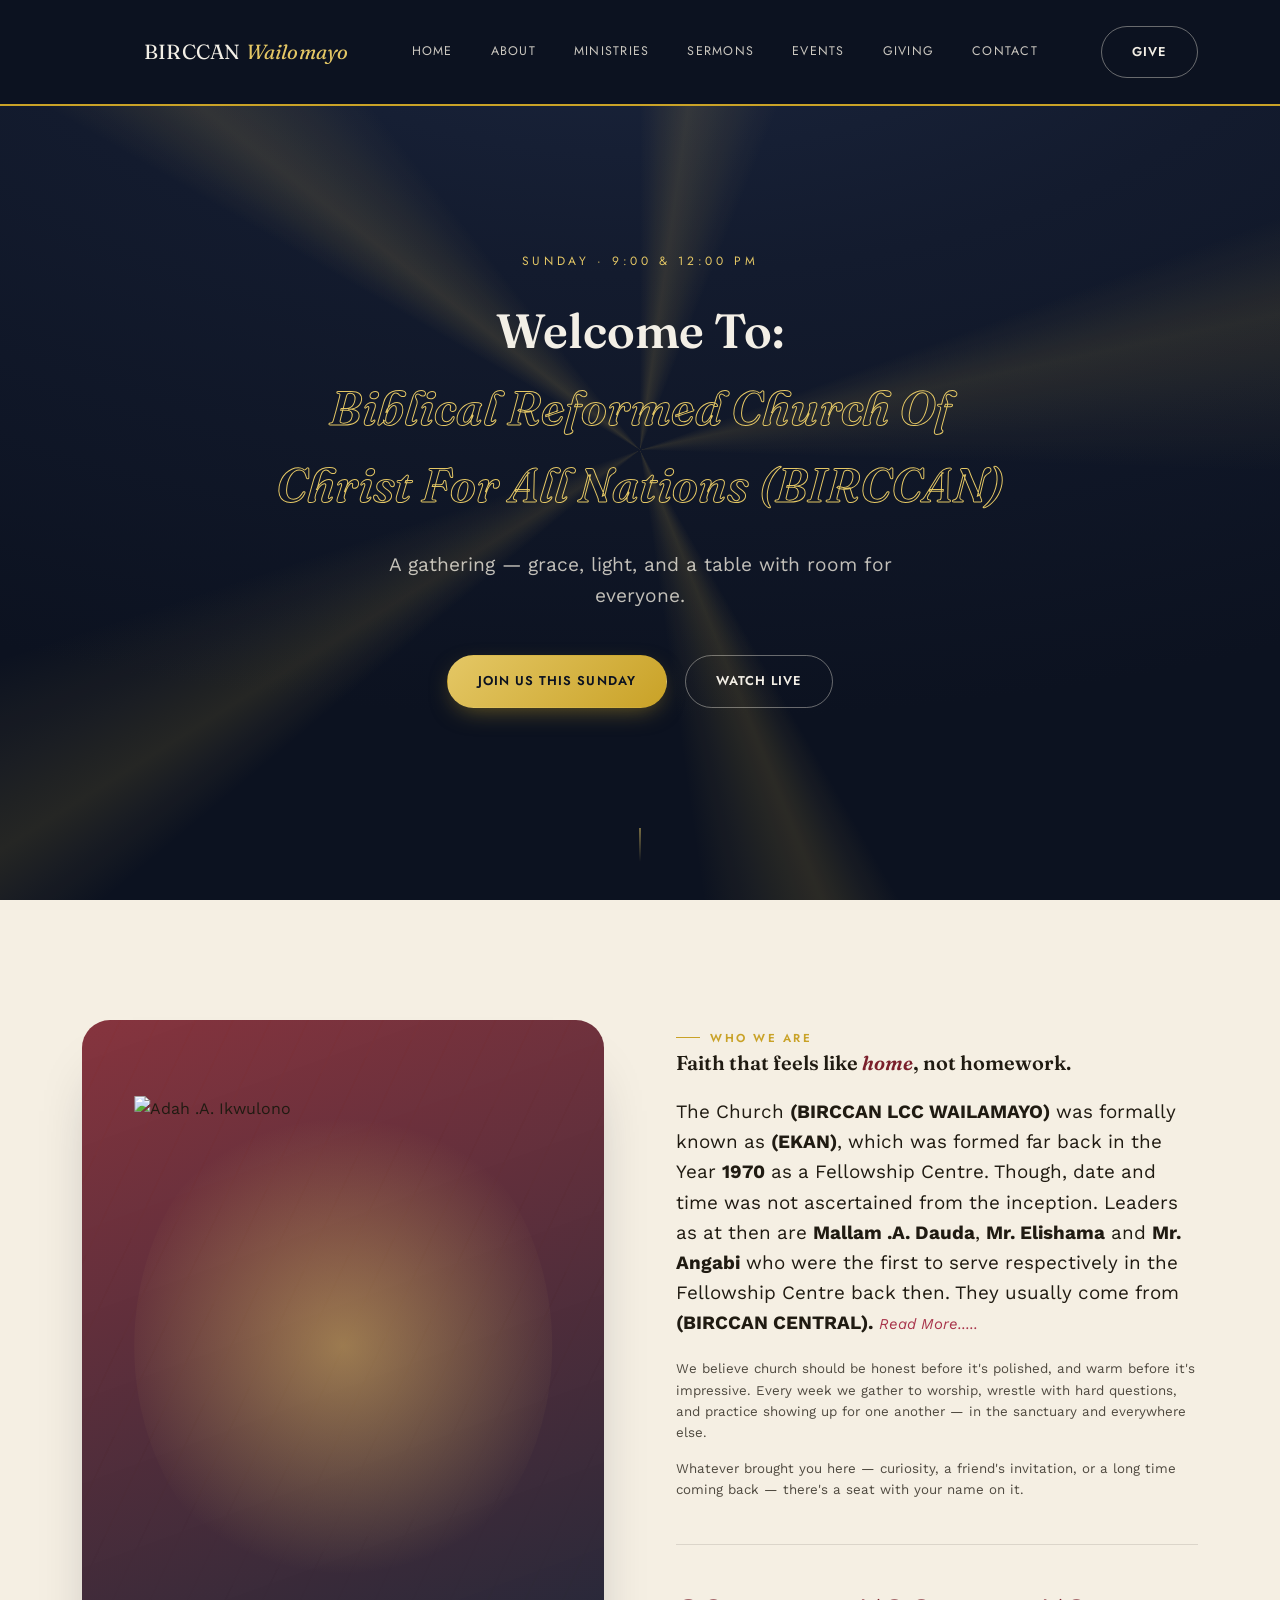
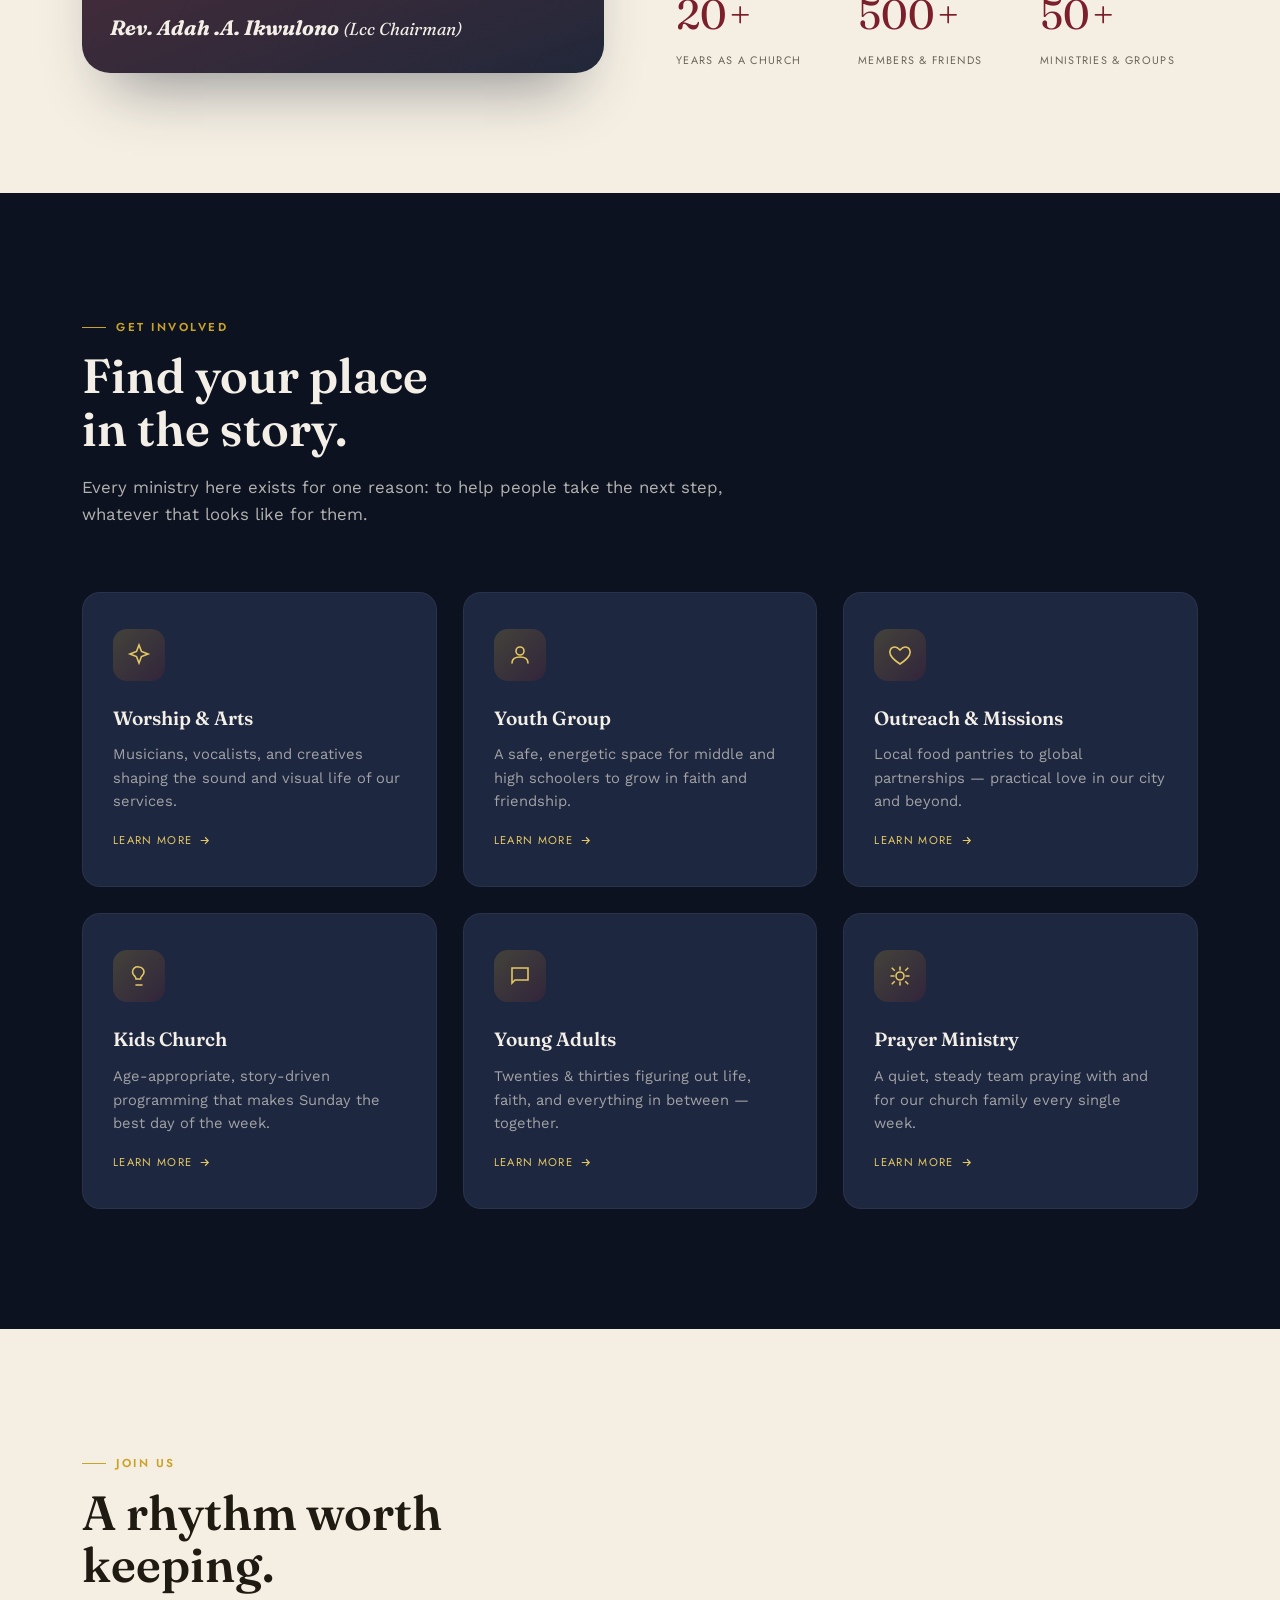
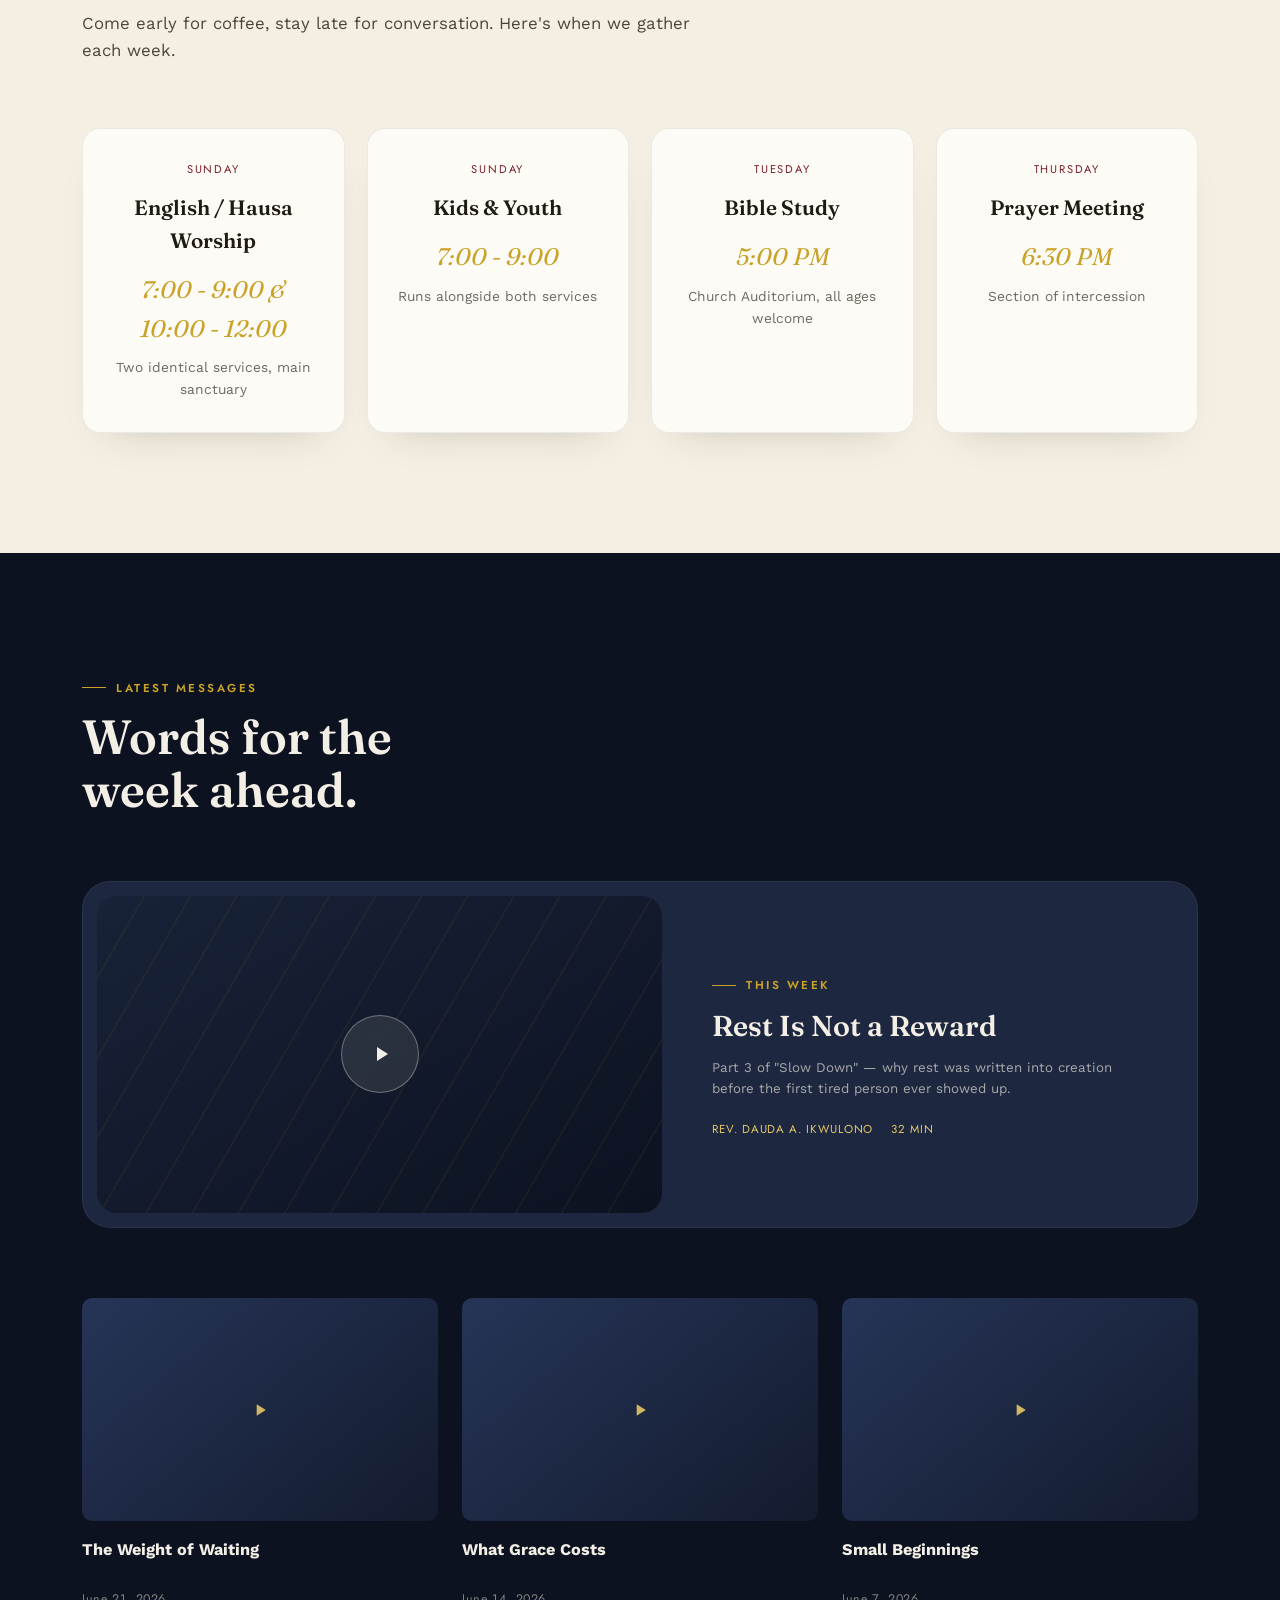
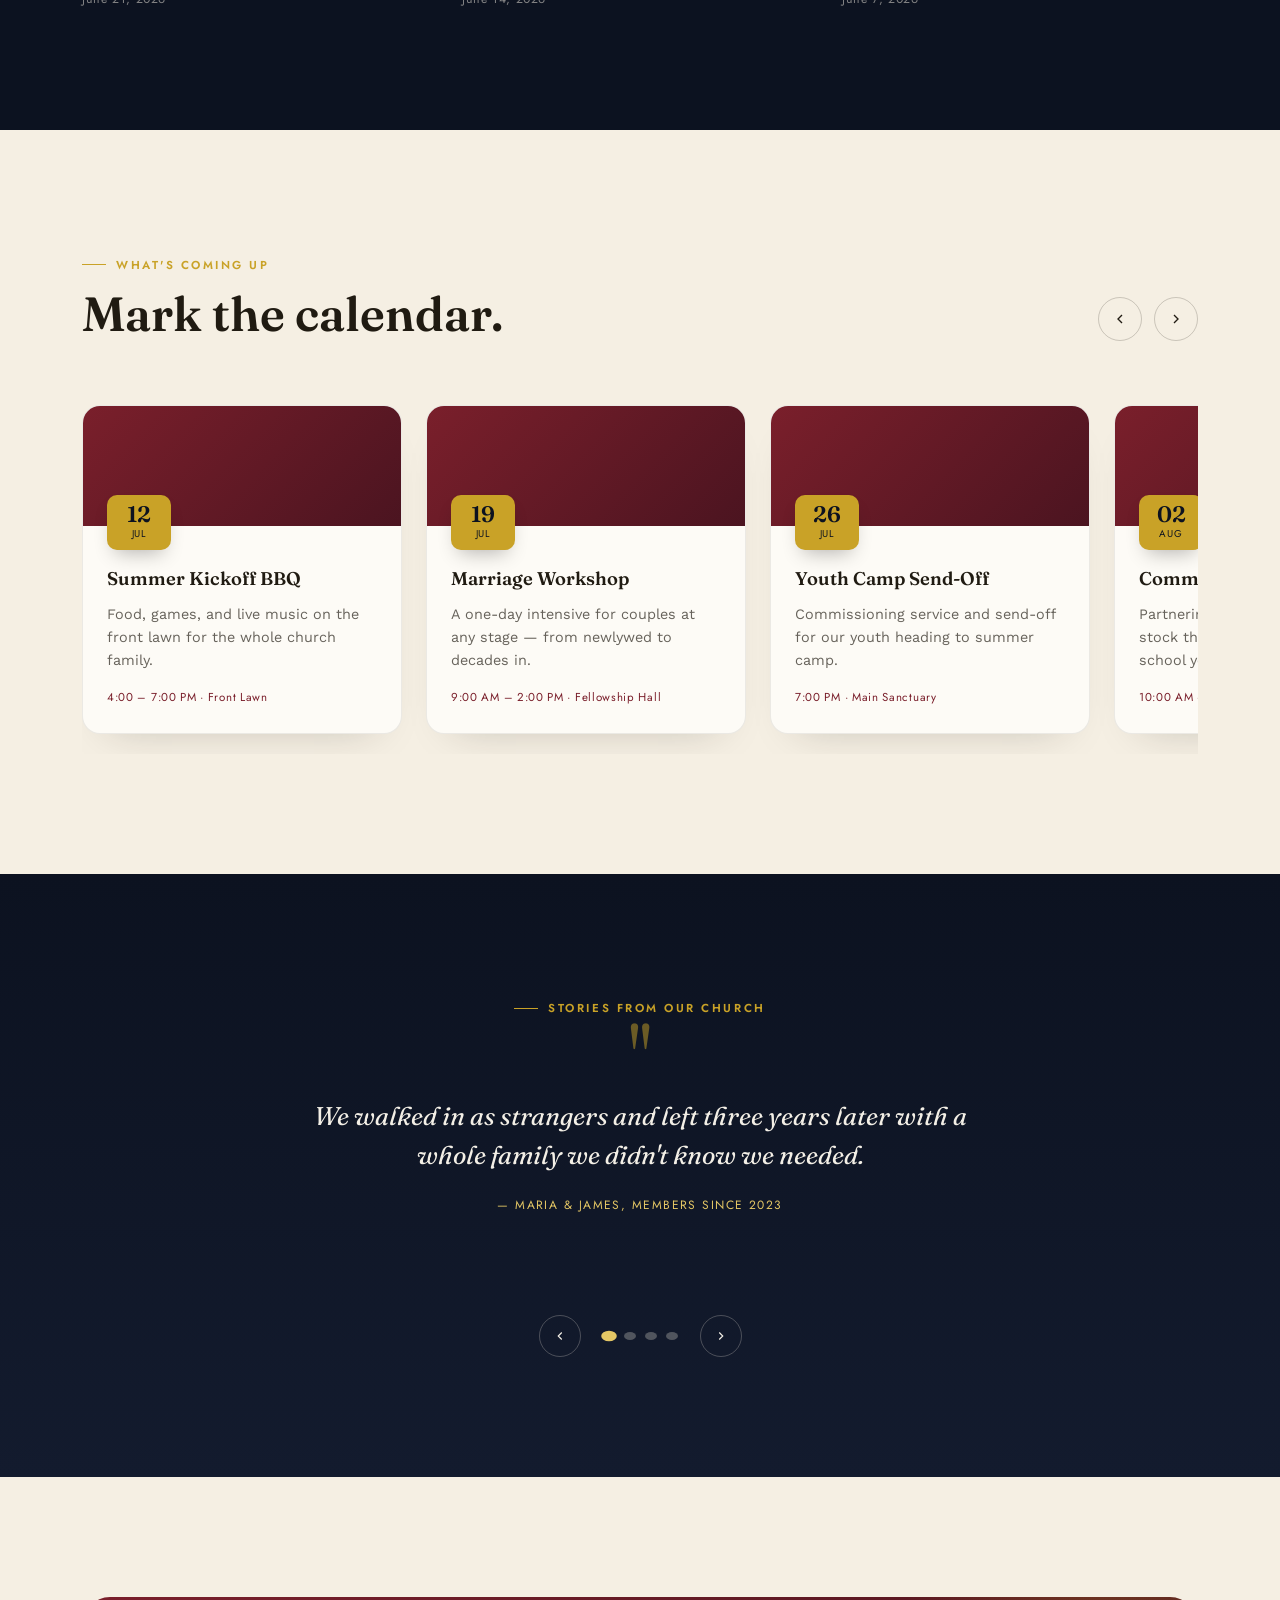
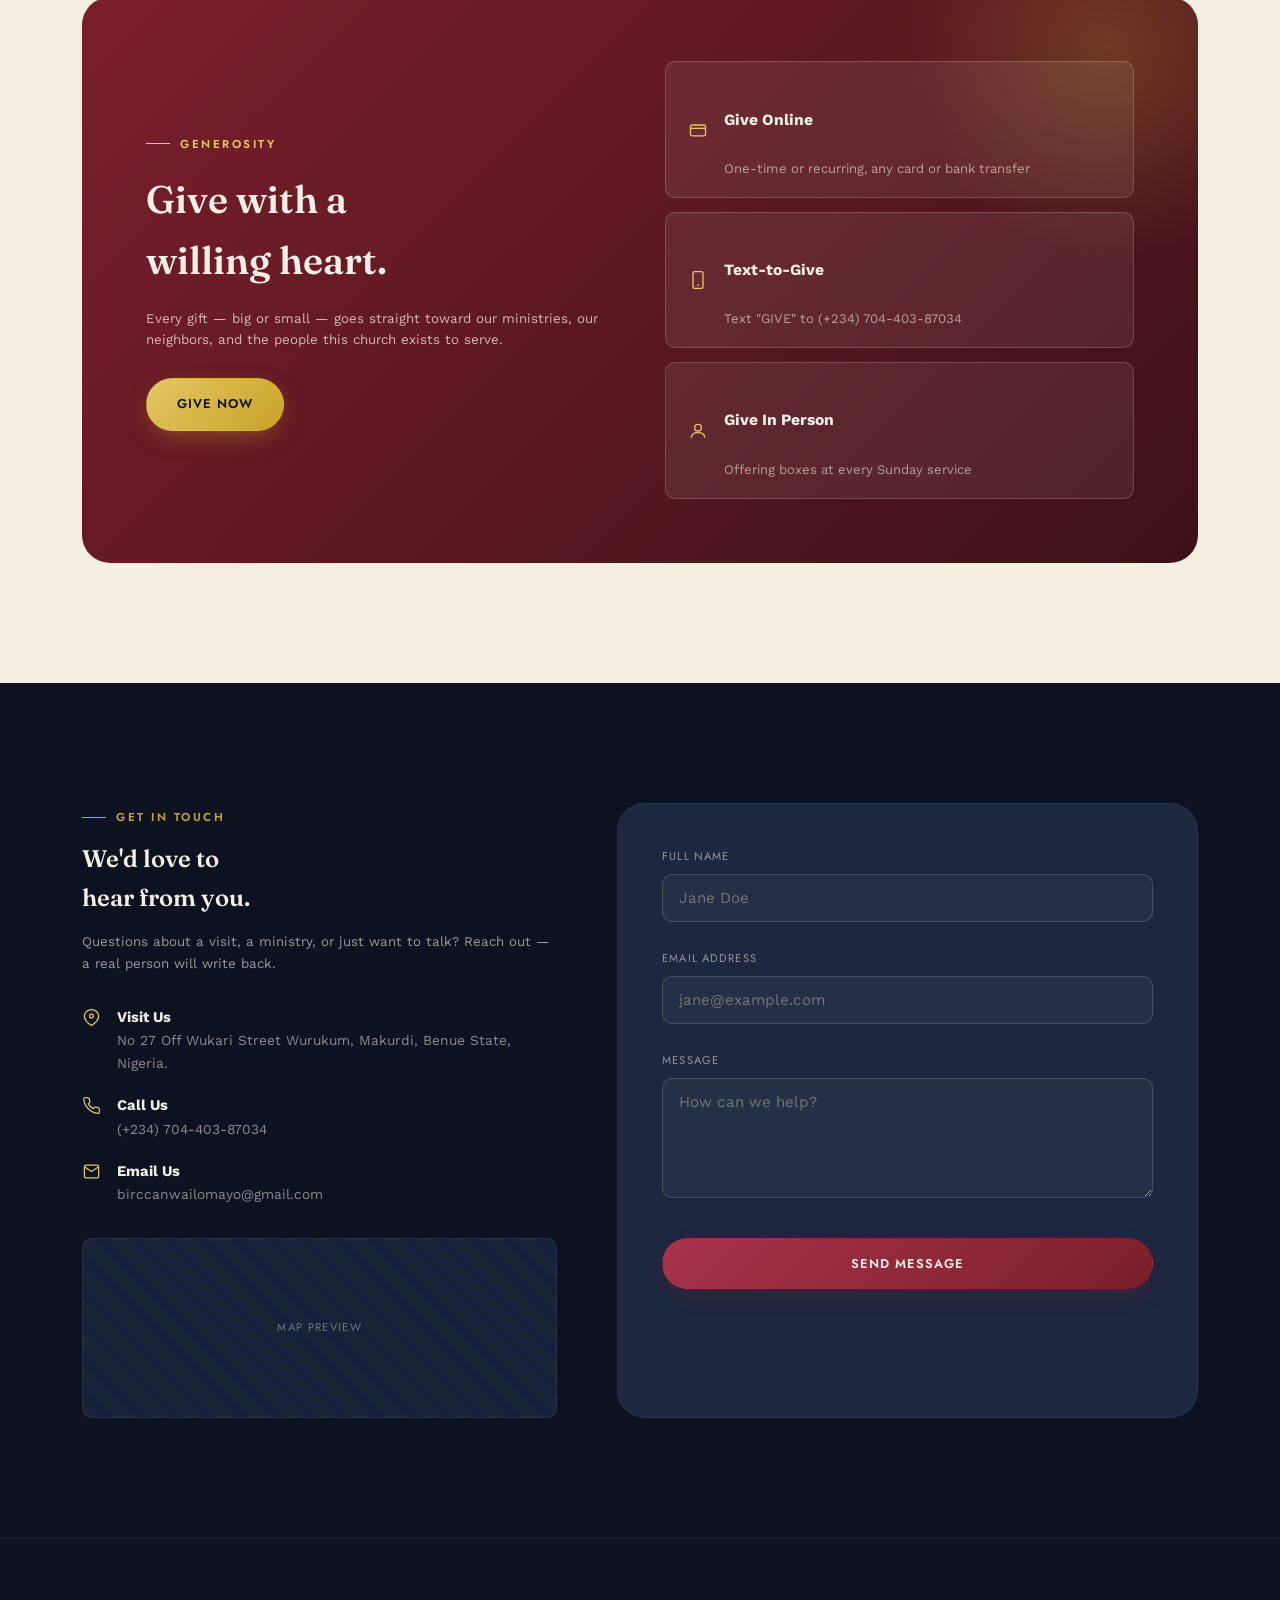
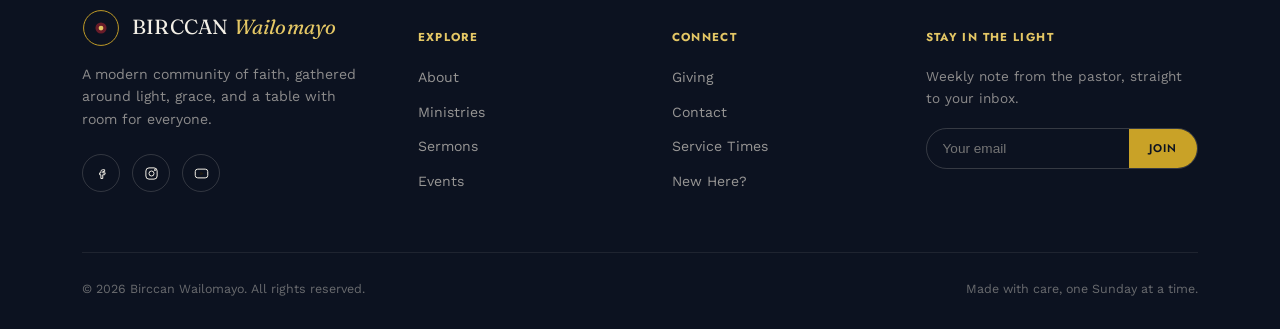
==== index.html @ 4fac3fd7 "Add files via upload" ====
<!DOCTYPE html>
<html lang="en">
<head>
<meta charset="UTF-8">
<meta name="viewport" content="width=device-width, initial-scale=1.0">
<title>BIRCCAN Church Wailomayo — A Place for Light to Find You</title>
<meta name="description" content="BIRCCAN Church Wailomayo Chapel is a warm, modern community of faith. Join us for worship, community, and light.">

<!-- Fonts: Fraunces (characterful display serif) + Work Sans (clean body) + Jost (wide-tracked utility caps) -->
<link rel="preconnect" href="https://fonts.googleapis.com">
<link href="https://fonts.googleapis.com/css2?family=Fraunces:ital,opsz,wght@0,9..144,300;0,9..144,500;0,9..144,600;1,9..144,500&family=Work+Sans:wght@300;400;500;600&family=Jost:wght@500;600&display=swap" rel="stylesheet">
<link rel="stylesheet" href="style.css">
<link rel="icon" href="images\IMG-20260106-WA0004.jpg">

</head>
<body>

<!-- ============================== NAVBAR ============================== -->
<header class="navbar" id="navbar">
  <div class="container">
    <a href="#home" class="brand">
      <img src="images\download__11_-removebg-preview.png" alt="" class="logo" width="50px">
      <span class="brand-name">BIRCCAN <em>Wailomayo</em></span>
    </a>

    <nav class="nav-links" id="navLinks">
      <a href="#home" class="nav-link-item">Home</a>
      <a href="#about" class="nav-link-item">About</a>
      <a href="#ministries" class="nav-link-item">Ministries</a>
      <a href="#sermons" class="nav-link-item">Sermons</a>
      <a href="#events" class="nav-link-item">Events</a>
      <a href="#giving" class="nav-link-item">Giving</a>
      <a href="#contact" class="nav-link-item">Contact</a>
    </nav>

    <div class="nav-cta">
      <a href="#giving" class="btn btn-outline">Give</a>
      
      <button class="hamburger" id="hamburger" aria-label="Toggle menu">
        <span></span><span></span><span></span>
      </button>
    </div>
  </div>
</header>

<!-- ============================== HERO ============================== -->
<section class="hero" id="home">
  <div class="hero-window" id="heroWindow">
    
  </div>
  <div class="hero-rays"></div>

  <div class="hero-inner">
    <div class="hero-eyebrow">Sunday · 9:00 &amp; 12:00 pm</div>
    <h1>Welcome To:<br><em>Biblical Reformed Church Of Christ For All Nations (BIRCCAN)</em></h1>
    <p>A gathering — grace, light, and a table with room for everyone.</p>
    <div class="hero-actions">
      <a href="#times" class="btn btn-gold">Join Us This Sunday</a>
      <a href="#sermons" class="btn btn-outline">Watch Live</a>
    </div>
  </div>

  <div class="scroll-cue"><span class="line"></span></div>
</section>

<!-- ============================== ABOUT ============================== -->
<section class="about" id="about">
  <div class="container about-grid">
    <div class="about-art reveal">
      <div class="glow"><img src="images\pastor.png" alt="Adah .A. Ikwulono" width="2200px" height="500px"></div>
      <p class="caption"><b>Rev. Adah .A. Ikwulono</b>
        <small>(Lcc Chairman)</p>
    
    </div>

    <div class="about-copy reveal">
      <div class="eyebrow">Who We Are</div>
      <h2>Faith that feels like <em style="font-style:italic;color:var(--burgundy);">home</em>, not homework.</h2>
      <p class="lede">The Church <b>(BIRCCAN LCC WAILAMAYO)</b> was formally known as <b>(EKAN)</b>, which was formed far back in the Year <b>1970</b> 
        as a Fellowship Centre. Though, date and time was not ascertained from the inception. Leaders as at then are 
        <b>Mallam .A. Dauda</b>, <b>Mr. Elishama</b> and <b>Mr. Angabi</b> who were the first to serve respectively in the Fellowship Centre back then. 
        They usually come from <b>(BIRCCAN CENTRAL).</b> <a href="history1.html" id="history" class="readmore">Read More.....</a></p>
      
      <p class="body-text">We believe church should be honest before it's polished, and warm before it's impressive. Every week we gather to worship, wrestle with hard questions, and practice showing up for one another — in the sanctuary and everywhere else.</p>
      <p class="body-text">Whatever brought you here — curiosity, a friend's invitation, or a long time coming back — there's a seat with your name on it.</p>

      <div class="stat-row" id="statRow">
        <div class="stat">
          <div class="num"><span class="counter" data-target="20">0</span>+</div>
          <div class="label">Years as a Church</div>
        </div>
        <div class="stat">
          <div class="num"><span class="counter" data-target="500">0</span>+</div>
          <div class="label">Members &amp; Friends</div>
        </div>
        <div class="stat">
          <div class="num"><span class="counter" data-target="50">0</span>+</div>
          <div class="label">Ministries &amp; Groups</div>
        </div>
      </div>
    </div>
  </div>
</section>

<!-- ============================== MINISTRIES ============================== -->
<section class="ministries on-dark" id="ministries">
  <div class="container">
    <div class="section-head reveal">
      <div class="eyebrow">Get Involved</div>
      <h2 style="color:var(--paper);">Find your place<br>in the story.</h2>
      <p>Every ministry here exists for one reason: to help people take the next step, whatever that looks like for them.</p>
    </div>

    <div class="ministries-grid reveal-stagger" id="ministriesGrid">
      <div class="m-card">
        <div class="m-icon"><svg viewBox="0 0 24 24" fill="none" stroke-width="1.6" stroke-linecap="round"><path d="M12 2l2.5 6.5L21 11l-6.5 2.5L12 20l-2.5-6.5L3 11l6.5-2.5z"/></svg></div>
        <h4>Worship &amp; Arts</h4>
        <p>Musicians, vocalists, and creatives shaping the sound and visual life of our services.</p>
        <a href="#contact" class="m-link">Learn more <svg viewBox="0 0 24 24" fill="none" stroke="currentColor" stroke-width="2"><path d="M5 12h14M13 6l6 6-6 6"/></svg></a>
      </div>
      <div class="m-card">
        <div class="m-icon"><svg viewBox="0 0 24 24" fill="none" stroke-width="1.6" stroke-linecap="round"><path d="M4 20c0-4 3-6 8-6s8 2 8 6M12 12a4 4 0 100-8 4 4 0 000 8z"/></svg></div>
        <h4>Youth Group</h4>
        <p>A safe, energetic space for middle and high schoolers to grow in faith and friendship.</p>
        <a href="#contact" class="m-link">Learn more <svg viewBox="0 0 24 24" fill="none" stroke="currentColor" stroke-width="2"><path d="M5 12h14M13 6l6 6-6 6"/></svg></a>
      </div>
      <div class="m-card">
        <div class="m-icon"><svg viewBox="0 0 24 24" fill="none" stroke-width="1.6" stroke-linecap="round"><path d="M12 21s-7-4.6-9.5-9C.6 7.9 3 4 6.8 4c2 0 3.6 1.2 5.2 3 1.6-1.8 3.2-3 5.2-3 3.8 0 6.2 3.9 4.3 8-2.5 4.4-9.5 9-9.5 9z"/></svg></div>
        <h4>Outreach &amp; Missions</h4>
        <p>Local food pantries to global partnerships — practical love in our city and beyond.</p>
        <a href="#contact" class="m-link">Learn more <svg viewBox="0 0 24 24" fill="none" stroke="currentColor" stroke-width="2"><path d="M5 12h14M13 6l6 6-6 6"/></svg></a>
      </div>
      <div class="m-card">
        <div class="m-icon"><svg viewBox="0 0 24 24" fill="none" stroke-width="1.6" stroke-linecap="round"><path d="M9 21h6M12 3a5 5 0 015 5c0 2.4-1.6 3.6-2.5 4.5-.7.7-1 1.3-1 2.5H9c0-1.2-.3-1.8-1-2.5C7.1 11.6 5.5 10.4 5.5 8A5 5 0 0112 3z"/></svg></div>
        <h4>Kids Church</h4>
        <p>Age-appropriate, story-driven programming that makes Sunday the best day of the week.</p>
        <a href="#contact" class="m-link">Learn more <svg viewBox="0 0 24 24" fill="none" stroke="currentColor" stroke-width="2"><path d="M5 12h14M13 6l6 6-6 6"/></svg></a>
      </div>
      <div class="m-card">
        <div class="m-icon"><svg viewBox="0 0 24 24" fill="none" stroke-width="1.6" stroke-linecap="round"><path d="M4 4h16v12H7l-3 3V4z"/></svg></div>
        <h4>Young Adults</h4>
        <p>Twenties &amp; thirties figuring out life, faith, and everything in between — together.</p>
        <a href="#contact" class="m-link">Learn more <svg viewBox="0 0 24 24" fill="none" stroke="currentColor" stroke-width="2"><path d="M5 12h14M13 6l6 6-6 6"/></svg></a>
      </div>
      <div class="m-card">
        <div class="m-icon"><svg viewBox="0 0 24 24" fill="none" stroke-width="1.6" stroke-linecap="round"><path d="M12 3v3M12 18v3M4.2 4.2l2.1 2.1M17.7 17.7l2.1 2.1M3 12h3M18 12h3M4.2 19.8l2.1-2.1M17.7 6.3l2.1-2.1"/><circle cx="12" cy="12" r="4"/></svg></div>
        <h4>Prayer Ministry</h4>
        <p>A quiet, steady team praying with and for our church family every single week.</p>
        <a href="#contact" class="m-link">Learn more <svg viewBox="0 0 24 24" fill="none" stroke="currentColor" stroke-width="2"><path d="M5 12h14M13 6l6 6-6 6"/></svg></a>
      </div>
    </div>
  </div>
</section>

<!-- ============================== SERVICE TIMES ============================== -->
<section class="times" id="times">
  <div class="container">
    <div class="section-head reveal">
      <div class="eyebrow">Join Us</div>
      <h2>A rhythm worth<br>keeping.</h2>
      <p>Come early for coffee, stay late for conversation. Here's when we gather each week.</p>
    </div>

    <div class="times-grid reveal-stagger">
      <div class="time-card">
        <div class="day">Sunday</div>
        <h4>English / Hausa Worship</h4>
        <div class="hr">7:00 - 9:00 &amp; 10:00 - 12:00</div>
        <p>Two identical services, main sanctuary</p>
      </div>
      <div class="time-card">
        <div class="day">Sunday</div>
        <h4>Kids &amp; Youth</h4>
        <div class="hr">7:00 - 9:00</div>
        <p>Runs alongside both services</p>
      </div>
      <div class="time-card">
        <div class="day">Tuesday</div>
        <h4>Bible Study</h4>
        <div class="hr">5:00 PM</div>
        <p>Church Auditorium, all ages welcome</p>
      </div>
      <div class="time-card">
        <div class="day">Thursday</div>
        <h4>Prayer Meeting</h4>
        <div class="hr">6:30 PM</div>
        <p>Section of intercession</p>
      </div>
    </div>
  </div>
</section>

<!-- ============================== SERMONS ============================== -->
<section class="sermons on-dark" id="sermons">
  <div class="container">
    <div class="section-head reveal">
      <div class="eyebrow">Latest Messages</div>
      <h2 style="color:var(--paper);">Words for the<br>week ahead.</h2>
    </div>

    <div class="sermon-feature reveal">
      <div class="player">
        <button class="play-btn" aria-label="Play latest sermon">
          <svg viewBox="0 0 24 24"><path d="M8 5v14l11-7z"/></svg>
        </button>
      </div>
      <div class="sermon-feature-copy">
        <div class="eyebrow">This Week</div>
        <h3>Rest Is Not a Reward</h3>
        <p>Part 3 of "Slow Down" — why rest was written into creation before the first tired person ever showed up.</p>
        <div class="meta"><span>Rev. Dauda A. Ikwulono</span><span>32 min</span></div>
      </div>
    </div>

    <div class="sermon-grid reveal-stagger">
      <div class="s-card">
        <div class="s-thumb"><svg viewBox="0 0 24 24"><path d="M8 5v14l11-7z"/></svg></div>
        <h5>The Weight of Waiting</h5>
        <div class="s-date">June 21, 2026</div>
      </div>
      <div class="s-card">
        <div class="s-thumb"><svg viewBox="0 0 24 24"><path d="M8 5v14l11-7z"/></svg></div>
        <h5>What Grace Costs</h5>
        <div class="s-date">June 14, 2026</div>
      </div>
      <div class="s-card">
        <div class="s-thumb"><svg viewBox="0 0 24 24"><path d="M8 5v14l11-7z"/></svg></div>
        <h5>Small Beginnings</h5>
        <div class="s-date">June 7, 2026</div>
      </div>
    </div>
  </div>
</section>

<!-- ============================== EVENTS ============================== -->
<section class="events" id="events">
  <div class="container">
    <div class="section-head reveal" style="display:flex; align-items:flex-end; justify-content:space-between; max-width:none; flex-wrap:wrap; gap:24px;">
      <div>
        <div class="eyebrow">What's Coming Up</div>
        <h2>Mark the calendar.</h2>
      </div>
      <div class="events-nav">
        <button class="scroll-btn" id="scrollLeft" aria-label="Scroll left"><svg viewBox="0 0 24 24" fill="none" stroke="currentColor" stroke-width="2"><path d="M15 6l-6 6 6 6"/></svg></button>
        <button class="scroll-btn" id="scrollRight" aria-label="Scroll right"><svg viewBox="0 0 24 24" fill="none" stroke="currentColor" stroke-width="2"><path d="M9 6l6 6-6 6"/></svg></button>
      </div>
    </div>

    <div class="events-scroll reveal" id="eventsScroll">
      <div class="e-card">
        <div class="e-banner"><div class="e-date"><div class="d">12</div><div class="m">Jul</div></div></div>
        <div class="e-body">
          <h4>Summer Kickoff BBQ</h4>
          <p>Food, games, and live music on the front lawn for the whole church family.</p>
          <div class="e-time">4:00 – 7:00 PM · Front Lawn</div>
        </div>
      </div>
      <div class="e-card">
        <div class="e-banner"><div class="e-date"><div class="d">19</div><div class="m">Jul</div></div></div>
        <div class="e-body">
          <h4>Marriage Workshop</h4>
          <p>A one-day intensive for couples at any stage — from newlywed to decades in.</p>
          <div class="e-time">9:00 AM – 2:00 PM · Fellowship Hall</div>
        </div>
      </div>
      <div class="e-card">
        <div class="e-banner"><div class="e-date"><div class="d">26</div><div class="m">Jul</div></div></div>
        <div class="e-body">
          <h4>Youth Camp Send-Off</h4>
          <p>Commissioning service and send-off for our youth heading to summer camp.</p>
          <div class="e-time">7:00 PM · Main Sanctuary</div>
        </div>
      </div>
      <div class="e-card">
        <div class="e-banner"><div class="e-date"><div class="d">02</div><div class="m">Aug</div></div></div>
        <div class="e-body">
          <h4>Community Food Drive</h4>
          <p>Partnering with our neighbors to stock the local pantry ahead of the school year.</p>
          <div class="e-time">10:00 AM – 1:00 PM · Parking Lot</div>
        </div>
      </div>
      <div class="e-card">
        <div class="e-banner"><div class="e-date"><div class="d">16</div><div class="m">Aug</div></div></div>
        <div class="e-body">
          <h4>Baptism Sunday</h4>
          <p>Join us as we celebrate a new group of believers taking their next step.</p>
          <div class="e-time">9:00 &amp; 11:00 AM · Main Sanctuary</div>
        </div>
      </div>
    </div>
  </div>
</section>

<!-- ============================== TESTIMONIALS ============================== -->
<section class="testimonials on-dark">
  <div class="container t-wrap reveal">
    <div class="eyebrow" style="justify-content:center;">Stories From Our Church</div>
    <div class="t-quote-mark">"</div>
    <div class="t-track" id="tTrack">
      <div class="t-slide active">
        <p>We walked in as strangers and left three years later with a whole family we didn't know we needed.</p>
        <div class="t-author">— Maria &amp; James, Members Since 2023</div>
      </div>
      <div class="t-slide">
        <p>The kids ministry is the reason my son actually asks to go to church. That says everything.</p>
        <div class="t-author">— Deborah K., Parent</div>
      </div>
      <div class="t-slide">
        <p>I've never felt pressure here — just patience, and a lot of really good coffee.</p>
        <div class="t-author">— Tabitha R., Joshua Aseku</div>
      </div>
      <div class="t-slide">
        <p>Birccan Wailomayo met us in the hardest season of our marriage and never once looked away.</p>
        <div class="t-author">— Aisha &amp; Daniel, Members Since 2018</div>
      </div>
    </div>
    <div class="t-controls">
      <button class="t-arrow" id="tPrev" aria-label="Previous testimonial"><svg viewBox="0 0 24 24" fill="none" stroke="currentColor" stroke-width="2"><path d="M15 6l-6 6 6 6"/></svg></button>
      <div class="t-dots" id="tDots"></div>
      <button class="t-arrow" id="tNext" aria-label="Next testimonial"><svg viewBox="0 0 24 24" fill="none" stroke="currentColor" stroke-width="2"><path d="M9 6l6 6-6 6"/></svg></button>
    </div>
  </div>
</section>

<!-- ============================== GIVING ============================== -->
<section class="giving" id="giving">
  <div class="container">
    <div class="giving-panel reveal">
      <div class="giving-copy">
        <div class="eyebrow">Generosity</div>
        <h2>Give with a<br>willing heart.</h2>
        <p>Every gift — big or small — goes straight toward our ministries, our neighbors, and the people this church exists to serve.</p>
        <a href="#" class="btn btn-gold">Give Now</a>
      </div>
      <div class="give-options">
        <div class="give-opt">
          <svg viewBox="0 0 24 24" fill="none" stroke="currentColor" stroke-width="1.6"><rect x="3" y="6" width="18" height="13" rx="2"/><path d="M3 10h18"/></svg>
          <div><h5>Give Online</h5><p>One-time or recurring, any card or bank transfer</p></div>
        </div>
        <div class="give-opt">
          <svg viewBox="0 0 24 24" fill="none" stroke="currentColor" stroke-width="1.6"><rect x="6" y="2" width="12" height="20" rx="2"/><path d="M11 18h2"/></svg>
          <div><h5>Text-to-Give</h5><p>Text "GIVE" to (+234) 704-403-87034</p></div>
        </div>
        <div class="give-opt">
          <svg viewBox="0 0 24 24" fill="none" stroke="currentColor" stroke-width="1.6"><path d="M4 20c0-4 3-6 8-6s8 2 8 6"/><circle cx="12" cy="8" r="4"/></svg>
          <div><h5>Give In Person</h5><p>Offering boxes at every Sunday service</p></div>
        </div>
      </div>
    </div>
  </div>
</section>

<!-- ============================== CONTACT ============================== -->
<section class="contact on-dark" id="contact">
  <div class="container contact-grid">
    <div class="contact-info reveal">
      <div class="eyebrow">Get in Touch</div>
      <h3 style="margin-top:14px;">We'd love to<br>hear from you.</h3>
      <p>Questions about a visit, a ministry, or just want to talk? Reach out — a real person will write back.</p>

      <ul class="contact-list">
        <li>
          <svg viewBox="0 0 24 24" fill="none" stroke="currentColor" stroke-width="1.6"><path d="M12 21s-7-4.6-9.5-9C.6 7.9 3 4 6.8 4c2 0 3.6 1.2 5.2 3 1.6-1.8 3.2-3 5.2-3 3.8 0 6.2 3.9 4.3 8-2.5 4.4-9.5 9-9.5 9z" opacity="0"/><path d="M12 2C7 2 3 6 3 10c0 6.5 9 12 9 12s9-5.5 9-12c0-4-4-8-9-8z"/><circle cx="12" cy="10" r="2.4"/></svg>
          <div><strong>Visit Us</strong><span>No 27 Off Wukari Street Wurukum, Makurdi, Benue State, Nigeria.</span></div>
        </li>
        <li>
          <svg viewBox="0 0 24 24" fill="none" stroke="currentColor" stroke-width="1.6"><path d="M22 16.9v3a2 2 0 01-2.2 2 19.8 19.8 0 01-8.6-3 19.5 19.5 0 01-6-6A19.8 19.8 0 012.2 4.2 2 2 0 014.2 2h3a2 2 0 012 1.7c.1.9.3 1.8.6 2.7a2 2 0 01-.4 2.1L8 9.9a16 16 0 006 6l1.4-1.4a2 2 0 012.1-.4c.9.3 1.8.5 2.7.6a2 2 0 011.7 2z"/></svg>
          <div><strong>Call Us</strong><span>(+234) 704-403-87034</span></div>
        </li>
        <li>
          <svg viewBox="0 0 24 24" fill="none" stroke="currentColor" stroke-width="1.6"><path d="M4 4h16v16H4z" opacity="0"/><path d="M3 6l9 6 9-6"/><rect x="3" y="4" width="18" height="16" rx="2"/></svg>
          <div><strong>Email Us</strong><span>birccanwailomayo@gmail.com</span></div>
        </li>
      </ul>

      <div class="map-box"><span>Map Preview</span></div>
    </div>

    <div class="form-card reveal">
      <form id="contactForm" novalidate>
        <div class="field" id="fieldName">
          <label for="name">Full Name</label>
          <input type="text" id="name" name="name" placeholder="Jane Doe">
          <span class="err-msg">Please tell us your name.</span>
        </div>
        <div class="field" id="fieldEmail">
          <label for="email">Email Address</label>
          <input type="email" id="email" name="email" placeholder="jane@example.com">
          <span class="err-msg">Please enter a valid email address.</span>
        </div>
        <div class="field" id="fieldMessage">
          <label for="message">Message</label>
          <textarea id="message" name="message" placeholder="How can we help?"></textarea>
          <span class="err-msg">Please add a short message.</span>
        </div>
        <button type="submit" class="btn btn-burgundy form-submit">Send Message</button>
        <div class="form-success" id="formSuccess">Thank you — your message is on its way. We'll be in touch soon.</div>
      </form>
    </div>
  </div>
</section>

<!-- ============================== FOOTER ============================== -->
<footer>
  <div class="container">
    <div class="footer-grid">
      <div class="footer-brand">
        <a href="#home" class="brand">
          <svg class="brand-mark" viewBox="0 0 48 48" fill="none">
            <circle cx="24" cy="24" r="22" stroke="#C9A227" stroke-width="1.2"/>
            <circle cx="24" cy="24" r="7" fill="#7A1F2B" opacity=".85"/>
            <circle cx="24" cy="24" r="3" fill="#E4C765"/>
          </svg>
          <span class="brand-name">BIRCCAN <em>Wailomayo</em></span>
        </a>
        <p>A modern community of faith, gathered around light, grace, and a table with room for everyone.</p>
        <div class="footer-social">
          <a href="#" aria-label="Facebook"><svg viewBox="0 0 24 24" fill="none" stroke="currentColor" stroke-width="1.6"><path d="M14 9h3V6h-3a3 3 0 00-3 3v2H9v3h2v6h3v-6h3l1-3h-4v-1a1 1 0 011-1z"/></svg></a>
          <a href="#" aria-label="Instagram"><svg viewBox="0 0 24 24" fill="none" stroke="currentColor" stroke-width="1.6"><rect x="3" y="3" width="18" height="18" rx="5"/><circle cx="12" cy="12" r="4"/><circle cx="17.5" cy="6.5" r="1"/></svg></a>
          <a href="#" aria-label="YouTube"><svg viewBox="0 0 24 24" fill="none" stroke="currentColor" stroke-width="1.6"><rect x="2" y="5" width="20" height="14" rx="4"/><path d="M10 9l6 3-6 3z" fill="currentColor" stroke="none"/></svg></a>
        </div>
      </div>

      <div class="footer-col">
        <h5>Explore</h5>
        <ul>
          <li><a href="#about">About</a></li>
          <li><a href="#ministries">Ministries</a></li>
          <li><a href="#sermons">Sermons</a></li>
          <li><a href="#events">Events</a></li>
        </ul>
      </div>

      <div class="footer-col">
        <h5>Connect</h5>
        <ul>
          <li><a href="#giving">Giving</a></li>
          <li><a href="#contact">Contact</a></li>
          <li><a href="#times">Service Times</a></li>
          <li><a href="#">New Here?</a></li>
        </ul>
      </div>

      <div class="footer-col">
        <h5>Stay in the Light</h5>
        <p style="color:rgba(245,239,227,.55); font-size:.85rem;">Weekly note from the pastor, straight to your inbox.</p>
        <form class="newsletter-form" onsubmit="event.preventDefault(); this.querySelector('button').textContent='Subscribed ✓';">
          <input type="email" placeholder="Your email" required>
          <button type="submit">Join</button>
        </form>
      </div>
    </div>

    <div class="footer-bottom">
      <span>© 2026 Birccan Wailomayo. All rights reserved.</span>
      <span>Made with care, one Sunday at a time.</span>
    </div>
  </div>
</footer>

<script src="script.js">

</script>
</body>
</html>
---- style.css ----
/* ==========================================================================
   0. DESIGN TOKENS
   ========================================================================== */
:root{
  --navy-ink:      #0C1220;   /* deepest background */
  --navy:          #131B2E;   /* primary dark background */
  --navy-soft:     #1D2740;   /* elevated dark surface */
  --cream:         #F5EFE3;   /* light section background */
  --cream-card:    #FDFBF6;   /* light card surface */
  --burgundy:      #7A1F2B;   /* deep accent */
  --burgundy-glow: #A8334A;
  --gold:          #C9A227;   /* light accent */
  --gold-soft:     #E4C765;
  --ink:           #201B12;   /* body text on cream */
  --paper:         #F3EFE6;   /* body text on navy */

  --font-display:  'Fraunces', Georgia, serif;
  --font-body:     'Work Sans', -apple-system, sans-serif;
  --font-label:    'Jost', sans-serif;

  --radius-sm: 10px;
  --radius-md: 18px;
  --radius-lg: 28px;

  --ease: cubic-bezier(.22,.61,.36,1);
}

*,*::before,*::after{ box-sizing:border-box; }
html{ scroll-behavior:smooth; }
body{
  margin:0;
  font-family: var(--font-body);
  background: var(--cream);
  color: var(--ink);
  line-height:1.6;
  -webkit-font-smoothing: antialiased;
  overflow-x:hidden;
}
img{ max-width:100%; display:block; }
a{ color:inherit; text-decoration:none; }
button{ font-family:inherit; cursor:pointer; }
ul{ list-style:none; margin:0; padding:0; }
h1,h2,h3,h4{ font-family: var(--font-display); margin:0; font-weight:600; }
p{ margin:0; }

.container{
  width:100%;
  max-width:1180px;
  margin:0 auto;
  padding:0 32px;
  
}

.eyebrow{
  font-family: var(--font-label);
  font-size:.72rem;
  letter-spacing:.22em;
  text-transform:uppercase;
  font-weight:600;
  color: var(--gold);
  display:inline-flex;
  align-items:center;
  gap:10px;
}
.eyebrow::before{
  content:"";
  width:24px; height:1px;
  background: var(--gold);
}

section{ position:relative; padding:120px 0; }
.section-head{ max-width:640px; margin-bottom:64px; }
.section-head h2{ font-size:clamp(2rem,4vw,3rem); margin-top:14px; line-height:1.1; }
.section-head p{ margin-top:18px; font-size:1.05rem; opacity:.8; }
.on-dark .section-head p{ color: var(--paper); opacity:.72; }

/* Reveal-on-scroll base state (JS adds .in-view) */
.reveal{
  opacity:0;
  transform: translateY(28px);
  transition: opacity .8s var(--ease), transform .8s var(--ease);
}
.reveal.in-view{ opacity:1; transform:none; }
.reveal-stagger > *{
  opacity:0; transform: translateY(24px);
  transition: opacity .7s var(--ease), transform .7s var(--ease);
}
.reveal-stagger.in-view > *{ opacity:1; transform:none; }
.reveal-stagger.in-view > *:nth-child(1){ transition-delay:.05s; }
.reveal-stagger.in-view > *:nth-child(2){ transition-delay:.14s; }
.reveal-stagger.in-view > *:nth-child(3){ transition-delay:.23s; }
.reveal-stagger.in-view > *:nth-child(4){ transition-delay:.32s; }
.reveal-stagger.in-view > *:nth-child(5){ transition-delay:.41s; }
.reveal-stagger.in-view > *:nth-child(6){ transition-delay:.5s; }

@media (prefers-reduced-motion: reduce){
  html{ scroll-behavior:auto; }
  *{ animation-duration:.001s !important; animation-iteration-count:1 !important; transition-duration:.001s !important; }
  .reveal,.reveal-stagger > *{ opacity:1 !important; transform:none !important; }
}

/* Buttons */
.btn{
  display:inline-flex; align-items:center; justify-content:center; gap:10px;
  padding:15px 30px;
  border-radius: 999px;
  font-family: var(--font-label);
  font-size:.8rem;
  letter-spacing:.08em;
  text-transform:uppercase;
  font-weight:600;
  border:1px solid transparent;
  transition: transform .35s var(--ease), box-shadow .35s var(--ease), background .35s var(--ease), color .35s var(--ease), border-color .35s var(--ease);
  white-space:nowrap;
}
.btn-gold{
  background: linear-gradient(135deg, var(--gold-soft), var(--gold));
  color: var(--navy-ink);
  box-shadow: 0 8px 24px -8px rgba(201,162,39,.55);
}
.btn-gold:hover{ transform: translateY(-3px); box-shadow: 0 14px 32px -10px rgba(201,162,39,.7); }
.btn-outline{
  background:transparent;
  border-color: rgba(245,239,227,.4);
  color: var(--paper);
}

.readmore{
    font-size:15px;
    font-style: italic;
    color: var(--burgundy-glow);

}

.btn-outline:hover{ border-color: var(--gold-soft); color: var(--gold-soft); transform: translateY(-3px); }
.btn-outline.on-light{ border-color: rgba(32,27,18,.25); color: var(--ink); }
.btn-outline.on-light:hover{ border-color: var(--burgundy); color: var(--burgundy); }
.btn-burgundy{
  background: linear-gradient(135deg, var(--burgundy-glow), var(--burgundy));
  color: var(--paper);
  box-shadow: 0 8px 24px -8px rgba(122,31,43,.55);
}
.btn-burgundy:hover{ transform: translateY(-3px); box-shadow: 0 14px 32px -10px rgba(122,31,43,.7); }

/* ==========================================================================
   1. NAVBAR
   ========================================================================== */
.navbar{
  position:fixed; top:0; left:0; right:0; z-index:1000;
  padding: 26px 0;
  transition: padding .4s var(--ease), background .4s var(--ease), box-shadow .4s var(--ease);
  border-bottom: 2px solid var(--gold);
  background-color: var(--navy-ink);
}
.navbar .container{ display:flex; align-items:center; justify-content:space-between; }
.navbar.scrolled{
  padding:14px 0;
  background: rgba(12,18,32,.86);
  backdrop-filter: blur(14px);
  box-shadow: 0 10px 30px -12px rgba(0,0,0,.4);
}

.brand{ display:flex; align-items:center; gap:12px; }
.brand-mark{ width:38px; height:38px; flex-shrink:0; }
.brand-name{
  font-family: var(--font-display);
  font-size:1.28rem;
  color: var(--paper);
  letter-spacing:.01em;
}
.brand-name em{ font-style:italic; color: var(--gold-soft); }

.nav-links{ display:flex; align-items:center; gap:38px; }
.nav-links a{
  font-family: var(--font-label);
  font-size:.78rem;
  letter-spacing:.1em;
  text-transform:uppercase;
  color: rgba(245,239,227,.82);
  position:relative;
  padding:4px 0;
  transition: color .3s;
}
.nav-links a::after{
  content:""; position:absolute; left:0; bottom:-4px;
  width:0; height:1px; background: var(--gold-soft);
  transition: width .35s var(--ease);
}
.nav-links a:hover{ color: var(--gold-soft); }
.nav-links a:hover::after{ width:100%; }

.nav-cta{ display:flex; align-items:center; gap:18px; }

.hamburger{
  display:none; flex-direction:column; justify-content:center; gap:5px;
  width:40px; height:40px; background:transparent; border:none; z-index:1100;
}
.hamburger span{
  width:22px; height:2px; background: var(--paper); margin:0 auto;
  transition: transform .4s var(--ease), opacity .3s var(--ease), background .3s;
}
.hamburger.open span:nth-child(1){ transform: translateY(7px) rotate(45deg); }
.hamburger.open span:nth-child(2){ opacity:0; }
.hamburger.open span:nth-child(3){ transform: translateY(-7px) rotate(-45deg); }

/* ==========================================================================
   2. HERO — signature stained-glass rose window
   ========================================================================== */
.hero{
  position:relative;
  min-height:100vh;
  display:flex; align-items:center; justify-content:center;
  background:
    radial-gradient(120% 90% at 50% -10%, #1c2740 0%, var(--navy) 45%, var(--navy-ink) 100%);
  overflow:hidden;
  text-align:center;
  padding: 160px 24px 100px;
}


@keyframes window-rotate{ to{ transform: translate(-50%,-50%) rotate(360deg); } }

.hero-rays{
  position:absolute; inset:0;
  background: conic-gradient(from 0deg at 50% 50%,
      rgba(201,162,39,0) 0deg, rgba(201,162,39,.16) 8deg, rgba(201,162,39,0) 22deg,
      rgba(201,162,39,0) 70deg, rgba(201,162,39,.13) 78deg, rgba(201,162,39,0) 92deg,
      rgba(201,162,39,0) 150deg, rgba(201,162,39,.16) 158deg, rgba(201,162,39,0) 172deg,
      rgba(201,162,39,0) 230deg, rgba(201,162,39,.13) 238deg, rgba(201,162,39,0) 252deg,
      rgba(201,162,39,0) 300deg, rgba(201,162,39,.16) 308deg, rgba(201,162,39,0) 322deg);
  mix-blend-mode: screen;
  animation: window-rotate 90s linear infinite reverse;
}

.hero-inner{ position:relative; z-index:2; max-width:760px; margin:0 auto; }
.hero-eyebrow{
  font-family: var(--font-label); font-size:.75rem; letter-spacing:.3em;
  text-transform:uppercase; color: var(--gold-soft); opacity:0;
  animation: rise .9s .15s var(--ease) forwards;
}
.hero h1{
  color: var(--paper);
  font-size: clamp(3rem, 5vw, 3rem);
  margin-top:22px;
  opacity:0;
  animation: rise 1s .3s var(--ease) forwards;
}
.hero h1 em{ font-style:italic; color: transparent; -webkit-text-stroke: 1px var(--gold-soft); }
.hero p{
  color: rgba(245,239,227,.78);
  font-size: clamp(1.02rem, 1.6vw, 1.2rem);
  max-width: 520px;
  margin: 26px auto 0;
  opacity:0;
  animation: rise 1s .48s var(--ease) forwards;
}
.hero-actions{
  display:flex; gap:18px; justify-content:center; flex-wrap:wrap;
  margin-top:44px;
  opacity:0;
  animation: rise 1s .65s var(--ease) forwards;
}
@keyframes rise{ from{ opacity:0; transform:translateY(22px);} to{ opacity:1; transform:none; } }

.scroll-cue{
  position:absolute; bottom:38px; left:50%; transform:translateX(-50%);
  display:flex; flex-direction:column; align-items:center; gap:10px;
  color: rgba(245,239,227,.55);
  font-family: var(--font-label); font-size:.66rem; letter-spacing:.2em; text-transform:uppercase;
  z-index:2;
}
.scroll-cue .line{ width:1px; height:34px; background: linear-gradient(var(--gold-soft), transparent); animation: cue-pulse 2.2s ease-in-out infinite; }
@keyframes cue-pulse{ 0%,100%{ opacity:.3; } 50%{ opacity:1; } }

/* ==========================================================================
   3. ABOUT + STATS
   ========================================================================== */
.about{ background: var(--cream); }
.about-grid{
  display:grid; grid-template-columns: 1fr 1fr; gap:72px; align-items:center;
}
.about-art{
  position:relative; aspect-ratio: 4/5; border-radius: var(--radius-lg);
  background:
    linear-gradient(160deg, rgba(122,31,43,.9), rgba(19,27,46,.94)),
    repeating-linear-gradient(115deg, rgba(201,162,39,.12) 0 2px, transparent 2px 34px);
  overflow:hidden;
  box-shadow: 0 40px 60px -30px rgba(19,27,46,.45);
}
.about-art .glow{
  position:absolute; width:80%; aspect-ratio:1; border-radius:50%;
  top:50%; left:50%; transform:translate(-50%,-50%);
  background: radial-gradient(circle, rgba(228,199,101,.5), transparent 70%);
  
  animation: pulse-soft 6s ease-in-out infinite;
}
@keyframes pulse-soft{ 0%,100%{ opacity:.55; transform:translate(-50%,-50%) scale(1);} 50%{ opacity:.9; transform:translate(-50%,-50%) scale(1.12);} }
.about-art .caption{
  position:absolute; bottom:28px; left:28px; right:28px;
  color: var(--paper); font-family: var(--font-display); font-style:italic; font-size:1.3rem;
}

.about-copy h3{ font-size:.95rem; }
.about-copy .lede{ font-size:1.18rem; margin:18px 0 20px; color: var(--ink); }
.about-copy .body-text{ opacity:.78; }
.about-copy .body-text + .body-text{ margin-top:14px; }

.stat-row{
  display:grid; grid-template-columns:repeat(3,1fr); gap:24px;
  margin-top:44px; padding-top:36px; border-top:1px solid rgba(32,27,18,.12);
}
.stat .num{
  font-family: var(--font-display); font-size:2.6rem; color: var(--burgundy);
  display:flex; align-items:baseline; gap:2px;
}
.stat .label{ font-family: var(--font-label); font-size:.68rem; letter-spacing:.12em; text-transform:uppercase; opacity:.65; margin-top:4px; }

/* ==========================================================================
   4. MINISTRIES
   ========================================================================== */
.ministries{ background: var(--navy-ink); }
.ministries-grid{
  display:grid; grid-template-columns:repeat(3,1fr); gap:26px;
}
.m-card{
  background: var(--navy-soft);
  border:1px solid rgba(245,239,227,.06);
  border-radius: var(--radius-md);
  padding:36px 30px;
  transition: transform .5s var(--ease), border-color .5s var(--ease), background .5s var(--ease);
  position:relative; overflow:hidden;
}
.m-card::before{
  content:""; position:absolute; inset:0;
  background: radial-gradient(220px 140px at 100% 0%, rgba(201,162,39,.14), transparent 70%);
  opacity:0; transition:opacity .5s var(--ease);
}
.m-card:hover{ transform: translateY(-8px); border-color: rgba(201,162,39,.35); background:#212c48; }
.m-card:hover::before{ opacity:1; }
.m-icon{
  width:52px; height:52px; border-radius:14px;
  display:flex; align-items:center; justify-content:center;
  background: linear-gradient(135deg, rgba(201,162,39,.22), rgba(122,31,43,.22));
  margin-bottom:22px;
}
.m-icon svg{ width:24px; height:24px; stroke: var(--gold-soft); }
.m-card h4{ color: var(--paper); font-size:1.2rem; }
.m-card p{ color: rgba(245,239,227,.62); font-size:.92rem; margin-top:10px; }
.m-card .m-link{ display:inline-flex; align-items:center; gap:6px; margin-top:18px; font-family: var(--font-label); font-size:.7rem; letter-spacing:.12em; text-transform:uppercase; color: var(--gold-soft); }
.m-card .m-link svg{ width:13px; height:13px; transition: transform .3s var(--ease); }
.m-card:hover .m-link svg{ transform: translateX(4px); }

/* ==========================================================================
   5. SERVICE TIMES
   ========================================================================== */
.times{ background: var(--cream); }
.times-grid{ display:grid; grid-template-columns:repeat(4,1fr); gap:22px; }
.time-card{
  background: var(--cream-card);
  border-radius: var(--radius-md);
  padding:32px 26px;
  text-align:center;
  border:1px solid rgba(32,27,18,.08);
  box-shadow: 0 20px 40px -28px rgba(32,27,18,.25);
  transition: transform .45s var(--ease), box-shadow .45s var(--ease);
}
.time-card:hover{ transform: translateY(-6px); box-shadow: 0 26px 46px -24px rgba(122,31,43,.28); }
.time-card .day{ font-family: var(--font-label); font-size:.7rem; letter-spacing:.16em; text-transform:uppercase; color: var(--burgundy); }
.time-card h4{ margin-top:12px; font-size:1.3rem; }
.time-card .hr{ font-family: var(--font-display); font-style:italic; font-size:1.5rem; color: var(--gold); margin-top:14px; }
.time-card p{ font-size:.86rem; opacity:.65; margin-top:8px; }

/* ==========================================================================
   6. SERMONS
   ========================================================================== */
.sermons{ background: var(--navy-ink); }
.sermon-feature{
  display:grid; grid-template-columns: 1.2fr 1fr; gap:50px; align-items:center;
  margin-bottom:70px;
  background: var(--navy-soft);
  border-radius: var(--radius-lg);
  padding:14px;
  border:1px solid rgba(245,239,227,.06);
}
.player{
  aspect-ratio:16/9; border-radius: calc(var(--radius-lg) - 8px);
  background: linear-gradient(150deg,#182238,#0c1220);
  display:flex; align-items:center; justify-content:center;
  position:relative; overflow:hidden;
}
.player::after{
  content:""; position:absolute; inset:0;
  background: repeating-linear-gradient(120deg, rgba(201,162,39,.06) 0 2px, transparent 2px 40px);
}
.play-btn{
  position:relative; z-index:2;
  width:78px; height:78px; border-radius:50%;
  background: rgba(245,239,227,.1); backdrop-filter: blur(6px);
  border:1px solid rgba(245,239,227,.35);
  display:flex; align-items:center; justify-content:center;
  transition: transform .4s var(--ease), background .4s var(--ease);
}
.play-btn:hover{ transform: scale(1.08); background: rgba(201,162,39,.25); }
.play-btn svg{ width:24px; height:24px; fill: var(--paper); margin-left:3px; }

.sermon-feature-copy{ padding-right:24px; }
.sermon-feature-copy .eyebrow{ margin-bottom:14px; }
.sermon-feature-copy h3{ color: var(--paper); font-size:1.8rem; line-height:1.2; }
.sermon-feature-copy p{ color: rgba(245,239,227,.65); margin-top:14px; }
.sermon-feature-copy .meta{ display:flex; gap:18px; margin-top:20px; font-family: var(--font-label); font-size:.72rem; letter-spacing:.08em; text-transform:uppercase; color: var(--gold-soft); }

.sermon-grid{ display:grid; grid-template-columns:repeat(3,1fr); gap:24px; }
.s-card{ cursor:pointer; }
.s-thumb{
  aspect-ratio:16/10; border-radius: var(--radius-sm);
  background: linear-gradient(140deg, #263457, #131b2e);
  position:relative; overflow:hidden;
  display:flex; align-items:center; justify-content:center;
  transition: transform .5s var(--ease);
}
.s-card:hover .s-thumb{ transform: translateY(-6px); }
.s-thumb svg{ width:20px; height:20px; fill: var(--gold-soft); opacity:.9; }
.s-card h5{ color: var(--paper); font-size:1.02rem; margin-top:16px; }
.s-card .s-date{ color: rgba(245,239,227,.5); font-size:.78rem; margin-top:6px; font-family: var(--font-label); letter-spacing:.05em; }

/* ==========================================================================
   7. EVENTS
   ========================================================================== */
.events{ background: var(--cream); }
.events-scroll{
  display:flex; gap:24px; overflow-x:auto; padding-bottom:20px; scroll-snap-type: x mandatory;
  -ms-overflow-style:none; scrollbar-width:none;
}
.events-scroll::-webkit-scrollbar{ display:none; }
.e-card{
  flex:0 0 320px; scroll-snap-align:start;
  background: var(--cream-card);
  border-radius: var(--radius-md);
  overflow:hidden;
  border:1px solid rgba(32,27,18,.08);
  box-shadow: 0 20px 40px -28px rgba(32,27,18,.25);
  transition: transform .45s var(--ease);
}
.e-card:hover{ transform: translateY(-6px); }
.e-banner{
  height:120px;
  background: linear-gradient(135deg, var(--burgundy), #4b1420);
  position:relative;
}
.e-date{
  position:absolute; bottom:-24px; left:24px;
  width:64px; background: var(--gold); color: var(--navy-ink);
  border-radius:10px; text-align:center; padding:8px 0;
  box-shadow: 0 10px 20px -8px rgba(0,0,0,.3);
}
.e-date .d{ font-family: var(--font-display); font-size:1.4rem; line-height:1; font-weight:600; }
.e-date .m{ font-family: var(--font-label); font-size:.62rem; letter-spacing:.1em; text-transform:uppercase; }
.e-body{ padding:38px 24px 26px; }
.e-body h4{ font-size:1.15rem; }
.e-body p{ font-size:.9rem; opacity:.68; margin-top:10px; }
.e-time{ display:flex; align-items:center; gap:8px; margin-top:16px; font-family: var(--font-label); font-size:.72rem; letter-spacing:.06em; color: var(--burgundy); }

.events-nav{ display:flex; gap:12px; justify-content:flex-end; margin-top:8px; }
.scroll-btn{
  width:44px; height:44px; border-radius:50%; border:1px solid rgba(32,27,18,.2);
  background:transparent; display:flex; align-items:center; justify-content:center;
  transition: background .3s, border-color .3s, transform .3s;
}
.scroll-btn:hover{ background: var(--burgundy); border-color: var(--burgundy); transform: scale(1.05); }
.scroll-btn:hover svg{ stroke: var(--paper); }
.scroll-btn svg{ width:16px; height:16px; stroke: var(--ink); transition: stroke .3s; }

/* ==========================================================================
   8. TESTIMONIALS CAROUSEL
   ========================================================================== */
.testimonials{
  background: linear-gradient(180deg, var(--navy-ink), var(--navy));
  text-align:center;
}
.t-wrap{ max-width:720px; margin:0 auto; position:relative; }
.t-quote-mark{ font-family: var(--font-display); font-size:5rem; color: var(--gold); opacity:.5; line-height:1; }
.t-track{ position:relative; min-height:180px; }
.t-slide{
  position:absolute; inset:0;
  opacity:0; transform: translateY(14px);
  transition: opacity .6s var(--ease), transform .6s var(--ease);
  pointer-events:none;
}
.t-slide.active{ opacity:1; transform:none; pointer-events:auto; position:relative; }
.t-slide p{ font-family: var(--font-display); font-style:italic; font-size:clamp(1.2rem,2.4vw,1.6rem); color: var(--paper); line-height:1.5; }
.t-author{ margin-top:22px; font-family: var(--font-label); font-size:.75rem; letter-spacing:.12em; text-transform:uppercase; color: var(--gold-soft); }

.t-controls{ display:flex; align-items:center; justify-content:center; gap:22px; margin-top:38px; }
.t-arrow{
  width:42px; height:42px; border-radius:50%; border:1px solid rgba(245,239,227,.25);
  background:transparent; display:flex; align-items:center; justify-content:center;
  transition: border-color .3s, transform .3s;
}
.t-arrow:hover{ border-color: var(--gold-soft); transform: scale(1.08); }
.t-arrow svg{ width:14px; height:14px; stroke: var(--paper); }
.t-dots{ display:flex; gap:9px; }
.t-dot{ width:8px; height:8px; border-radius:50%; background: rgba(245,239,227,.28); border:none; transition: background .3s, transform .3s; }
.t-dot.active{ background: var(--gold-soft); transform: scale(1.3); }

/* ==========================================================================
   9. GIVING
   ========================================================================== */
.giving{ background: var(--cream); }
.giving-panel{
  background: linear-gradient(135deg, var(--burgundy), #3d1119);
  border-radius: var(--radius-lg);
  padding:64px;
  display:grid; grid-template-columns: 1fr 1fr; gap:50px; align-items:center;
  position:relative; overflow:hidden;
}
.giving-panel::before{
  content:""; position:absolute; width:420px; height:420px; border-radius:50%;
  background: radial-gradient(circle, rgba(201,162,39,.25), transparent 70%);
  top:-160px; right:-120px;
}
.giving-copy .eyebrow{ color: var(--gold-soft); }
.giving-copy .eyebrow::before{ background: var(--gold-soft); }
.giving-copy h2{ color: var(--paper); font-size:clamp(1.8rem,3vw,2.5rem); margin-top:16px; }
.giving-copy p{ color: rgba(245,239,227,.75); margin-top:16px; }
.giving-copy .btn{ margin-top:28px; }

.give-options{ display:grid; gap:14px; position:relative; z-index:1; }
.give-opt{
  background: rgba(245,239,227,.08);
  border:1px solid rgba(245,239,227,.18);
  border-radius: var(--radius-sm);
  padding:18px 22px;
  display:flex; align-items:center; gap:16px;
  transition: background .3s, transform .3s;
}
.give-opt:hover{ background: rgba(245,239,227,.16); transform: translateX(6px); }
.give-opt svg{ width:20px; height:20px; stroke: var(--gold-soft); flex-shrink:0; }
.give-opt h5{ color: var(--paper); font-size:.98rem; }
.give-opt p{ color: rgba(245,239,227,.6); font-size:.82rem; margin-top:2px; }

/* ==========================================================================
   10. CONTACT
   ========================================================================== */
.contact{ background: var(--navy-ink); }
.contact-grid{ display:grid; grid-template-columns: .9fr 1.1fr; gap:60px; }
.contact-info h3{ color: var(--paper); font-size:1.5rem; }
.contact-info p{ color: rgba(245,239,227,.62); margin-top:14px; }
.contact-list{ margin-top:32px; display:grid; gap:20px; }
.contact-list li{ display:flex; gap:16px; align-items:flex-start; }
.contact-list svg{ width:19px; height:19px; stroke: var(--gold-soft); margin-top:2px; flex-shrink:0; }
.contact-list strong{ color: var(--paper); display:block; font-size:.92rem; }
.contact-list span{ color: rgba(245,239,227,.55); font-size:.86rem; }
.map-box{
  margin-top:32px; height:180px; border-radius: var(--radius-sm);
  background: repeating-linear-gradient(45deg, #1a2338 0 12px, #16203a 12px 24px);
  display:flex; align-items:center; justify-content:center;
  border:1px solid rgba(245,239,227,.08);
}
.map-box span{ font-family: var(--font-label); font-size:.7rem; letter-spacing:.12em; text-transform:uppercase; color: rgba(245,239,227,.4); }

.form-card{
  background: var(--navy-soft);
  border-radius: var(--radius-lg);
  padding:44px;
  border:1px solid rgba(245,239,227,.06);
}
.field{ margin-bottom:22px; position:relative; }
.field label{
  display:block; font-family: var(--font-label); font-size:.7rem; letter-spacing:.1em;
  text-transform:uppercase; color: rgba(245,239,227,.55); margin-bottom:8px;
}
.field input, .field textarea{
  width:100%; background: rgba(245,239,227,.04);
  border:1px solid rgba(245,239,227,.16); border-radius:10px;
  padding:14px 16px; color: var(--paper); font-family: var(--font-body); font-size:.95rem;
  transition: border-color .3s, background .3s, transform .25s;
}
.field input:focus, .field textarea:focus{
  outline:none; border-color: var(--gold-soft); background: rgba(245,239,227,.07);
}
.field textarea{ resize:vertical; min-height:120px; }
.field .err-msg{
  display:block; font-size:.76rem; color: var(--gold-soft); margin-top:6px;
  max-height:0; overflow:hidden; opacity:0; transition: max-height .3s var(--ease), opacity .3s var(--ease);
}
.field.error input, .field.error textarea{ border-color: var(--burgundy-glow); animation: shake .4s; }
.field.error .err-msg{ max-height:30px; opacity:1; }
@keyframes shake{
  0%,100%{ transform: translateX(0); }
  20%{ transform: translateX(-6px); }
  40%{ transform: translateX(6px); }
  60%{ transform: translateX(-4px); }
  80%{ transform: translateX(4px); }
}
.form-submit{ width:100%; margin-top:6px; }
.form-success{
  margin-top:18px; padding:14px 18px; border-radius:10px;
  background: rgba(201,162,39,.12); border:1px solid rgba(201,162,39,.3);
  color: var(--gold-soft); font-size:.86rem;
  max-height:0; opacity:0; overflow:hidden;
  transition: max-height .5s var(--ease), opacity .5s var(--ease), margin .5s var(--ease);
}
.form-success.show{ max-height:80px; opacity:1; }

/* ==========================================================================
   11. FOOTER
   ========================================================================== */
footer{ background: var(--navy-ink); border-top:1px solid rgba(245,239,227,.08); padding:70px 0 30px; }
.footer-grid{ display:grid; grid-template-columns: 1.4fr 1fr 1fr 1.3fr; gap:50px; }
.footer-brand p{ color: rgba(245,239,227,.55); font-size:.88rem; margin-top:16px; max-width:280px; }
.footer-social{ display:flex; gap:12px; margin-top:24px; }
.footer-social a{
  width:38px; height:38px; border-radius:50%; border:1px solid rgba(245,239,227,.16);
  display:flex; align-items:center; justify-content:center; transition: background .3s, border-color .3s, transform .3s;
}
.footer-social a:hover{ background: var(--gold); border-color: var(--gold); transform: translateY(-3px); }
.footer-social svg{ width:15px; height:15px; stroke: var(--paper); }
.footer-social a:hover svg{ stroke: var(--navy-ink); }

.footer-col h5{ font-family: var(--font-label); font-size:.72rem; letter-spacing:.12em; text-transform:uppercase; color: var(--gold-soft); margin-bottom:20px; }
.footer-col ul{ display:grid; gap:12px; }
.footer-col a{ color: rgba(245,239,227,.6); font-size:.88rem; transition: color .3s; }
.footer-col a:hover{ color: var(--gold-soft); }

.newsletter-form{ display:flex; margin-top:18px; border:1px solid rgba(245,239,227,.18); border-radius:999px; overflow:hidden; }
.newsletter-form input{
  flex:1; background:transparent; border:none; padding:12px 16px; color: var(--paper); font-size:.85rem;
}
.newsletter-form input:focus{ outline:none; }
.newsletter-form button{
  background: var(--gold); color: var(--navy-ink); border:none; padding:0 20px;
  font-family: var(--font-label); font-size:.7rem; letter-spacing:.1em; text-transform:uppercase; font-weight:600;
  transition: background .3s;
}
.newsletter-form button:hover{ background: var(--gold-soft); }

.footer-bottom{
  margin-top:60px; padding-top:26px; border-top:1px solid rgba(245,239,227,.08);
  display:flex; justify-content:space-between; align-items:center; flex-wrap:wrap; gap:12px;
  font-size:.78rem; color: rgba(245,239,227,.4);
}

/* ==========================================================================
   12. RESPONSIVE
   ========================================================================== */
@media (max-width: 980px){
  .about-grid, .contact-grid{ grid-template-columns:1fr; }
  .about-grid{ gap:48px; }
  .ministries-grid{ grid-template-columns:repeat(2,1fr); }
  .times-grid{ grid-template-columns:repeat(2,1fr); }
  .sermon-grid{ grid-template-columns:repeat(2,1fr); }
  .sermon-feature{ grid-template-columns:1fr; padding:24px; }
  .giving-panel{ grid-template-columns:1fr; padding:44px 32px; }
  .footer-grid{ grid-template-columns:1fr 1fr; }
}

@media (max-width: 720px){
  section{ padding:80px 0; }
  .nav-links{
    position:fixed; inset:0 0 0 auto; width:min(78vw,320px); height:100vh;
    background: var(--navy-ink); flex-direction:column; align-items:flex-start;
    padding:110px 36px 40px; gap:28px;
    transform: translateX(100%); transition: transform .5s var(--ease);
    box-shadow: -20px 0 60px rgba(0,0,0,.4);
  }
  .nav-links.open{ transform: translateX(0); }
  .nav-links a{ font-size:.95rem; }
  .nav-cta .btn-outline{ display:none; }
  .hamburger{ display:flex; }
  .ministries-grid, .times-grid, .sermon-grid{ grid-template-columns:1fr; }
  .stat-row{ grid-template-columns:1fr; gap:20px; }
  .footer-grid{ grid-template-columns:1fr; gap:36px; }
  .footer-bottom{ flex-direction:column; align-items:flex-start; }
  .giving-panel{ padding:36px 22px; }
}

#img1{
    float: left;
    margin-right: 10px;
    height: 200px;
}
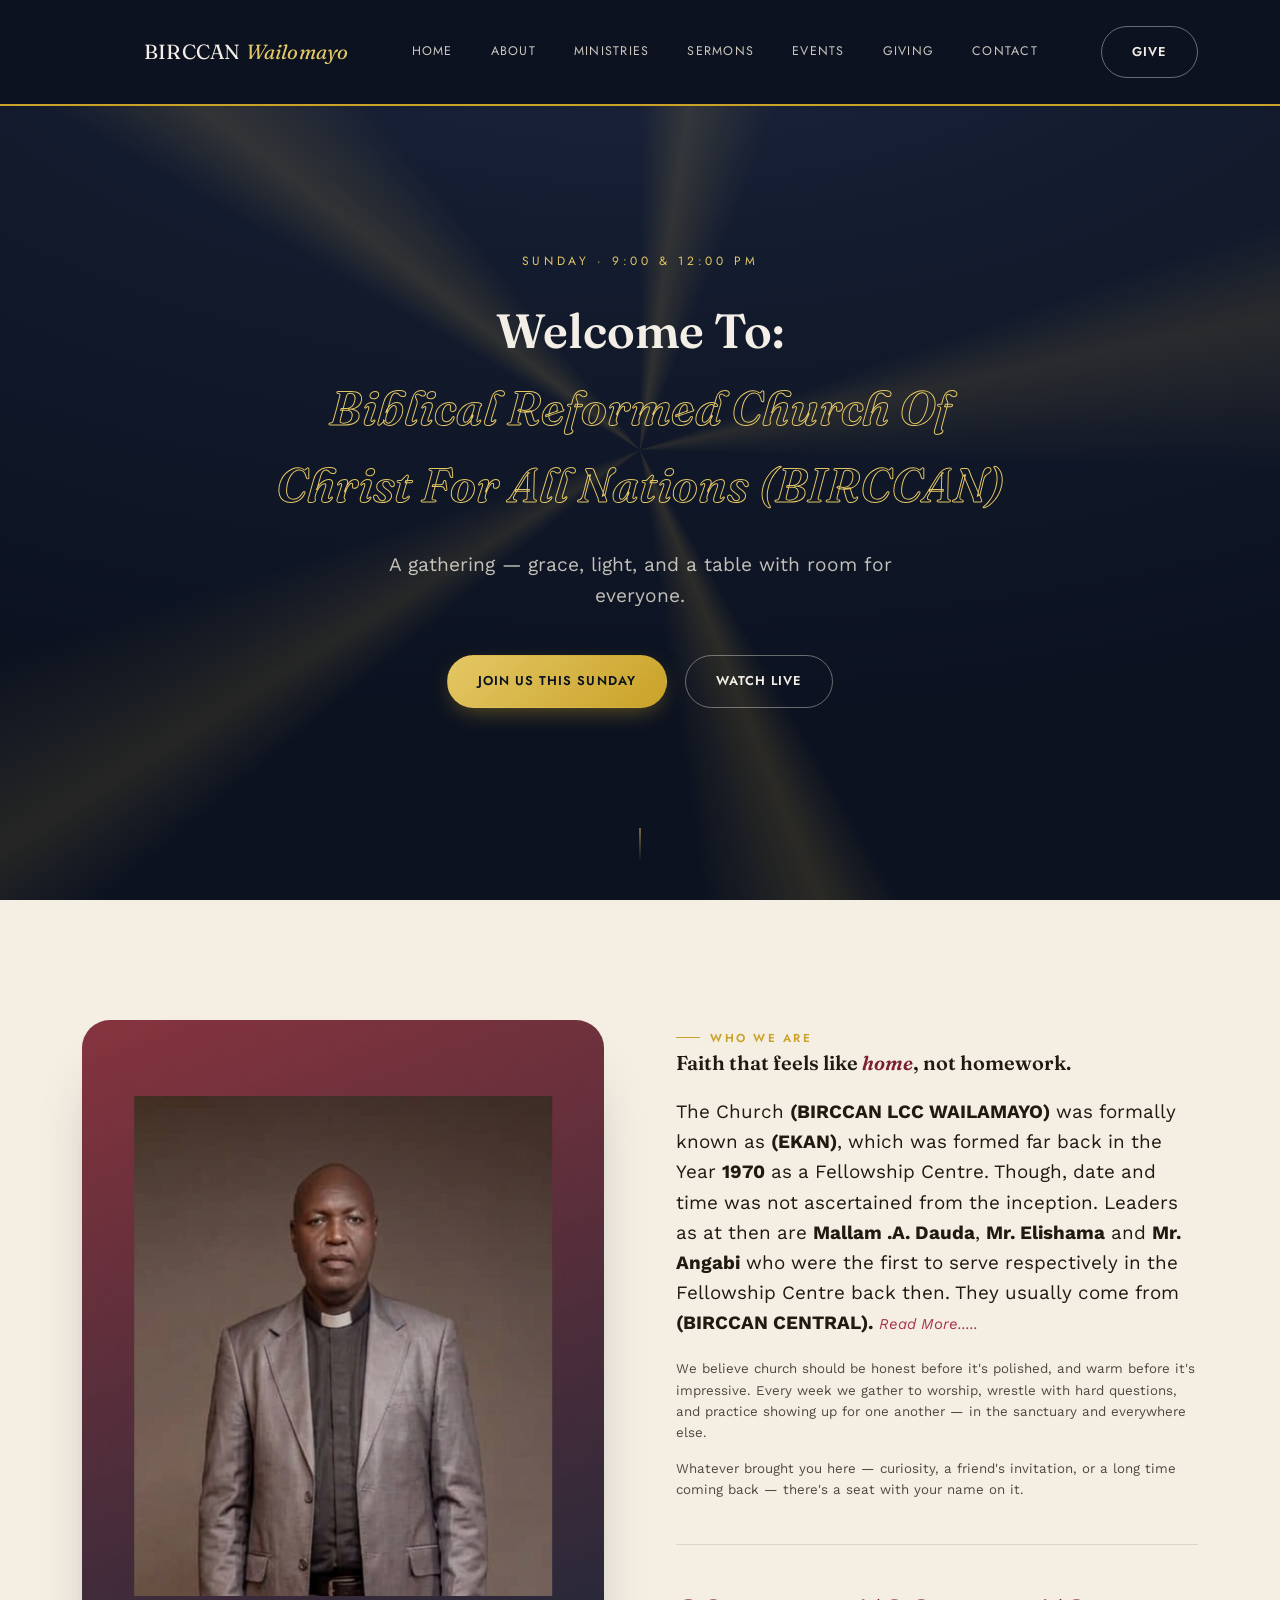
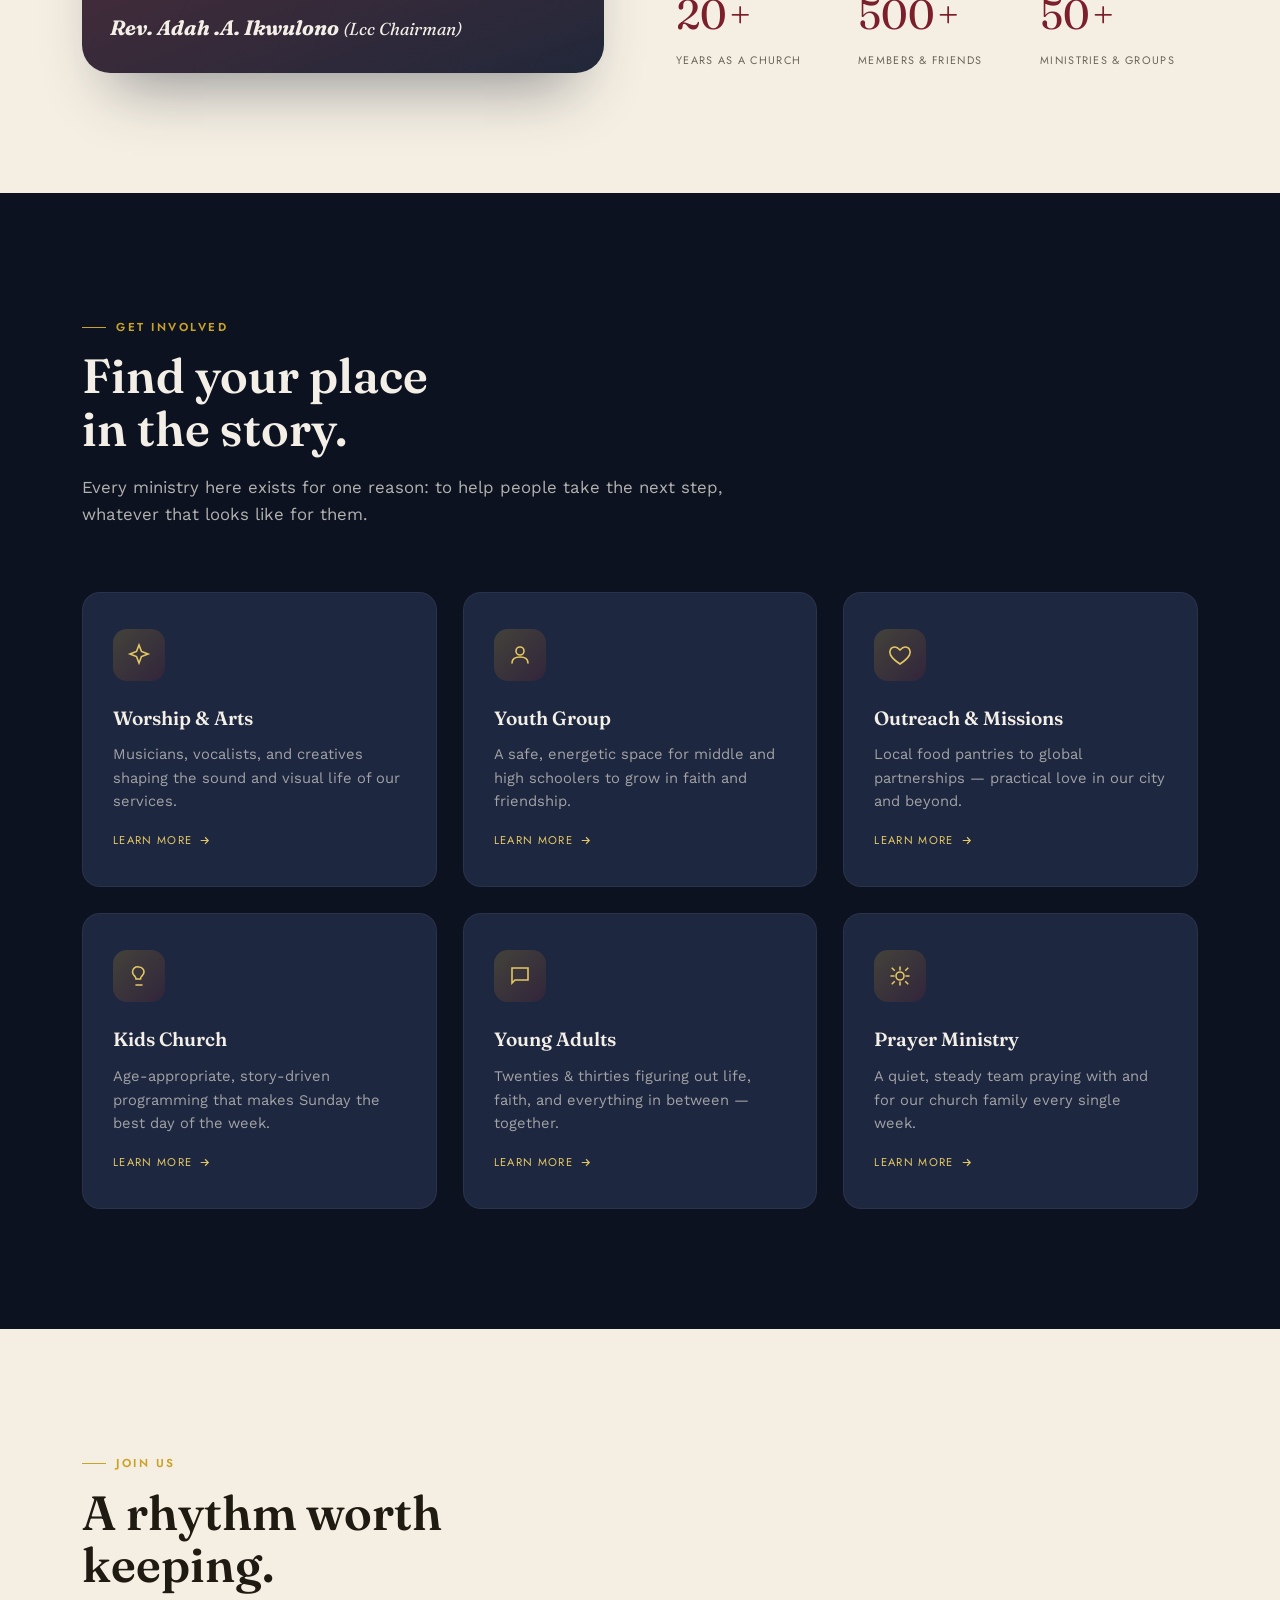
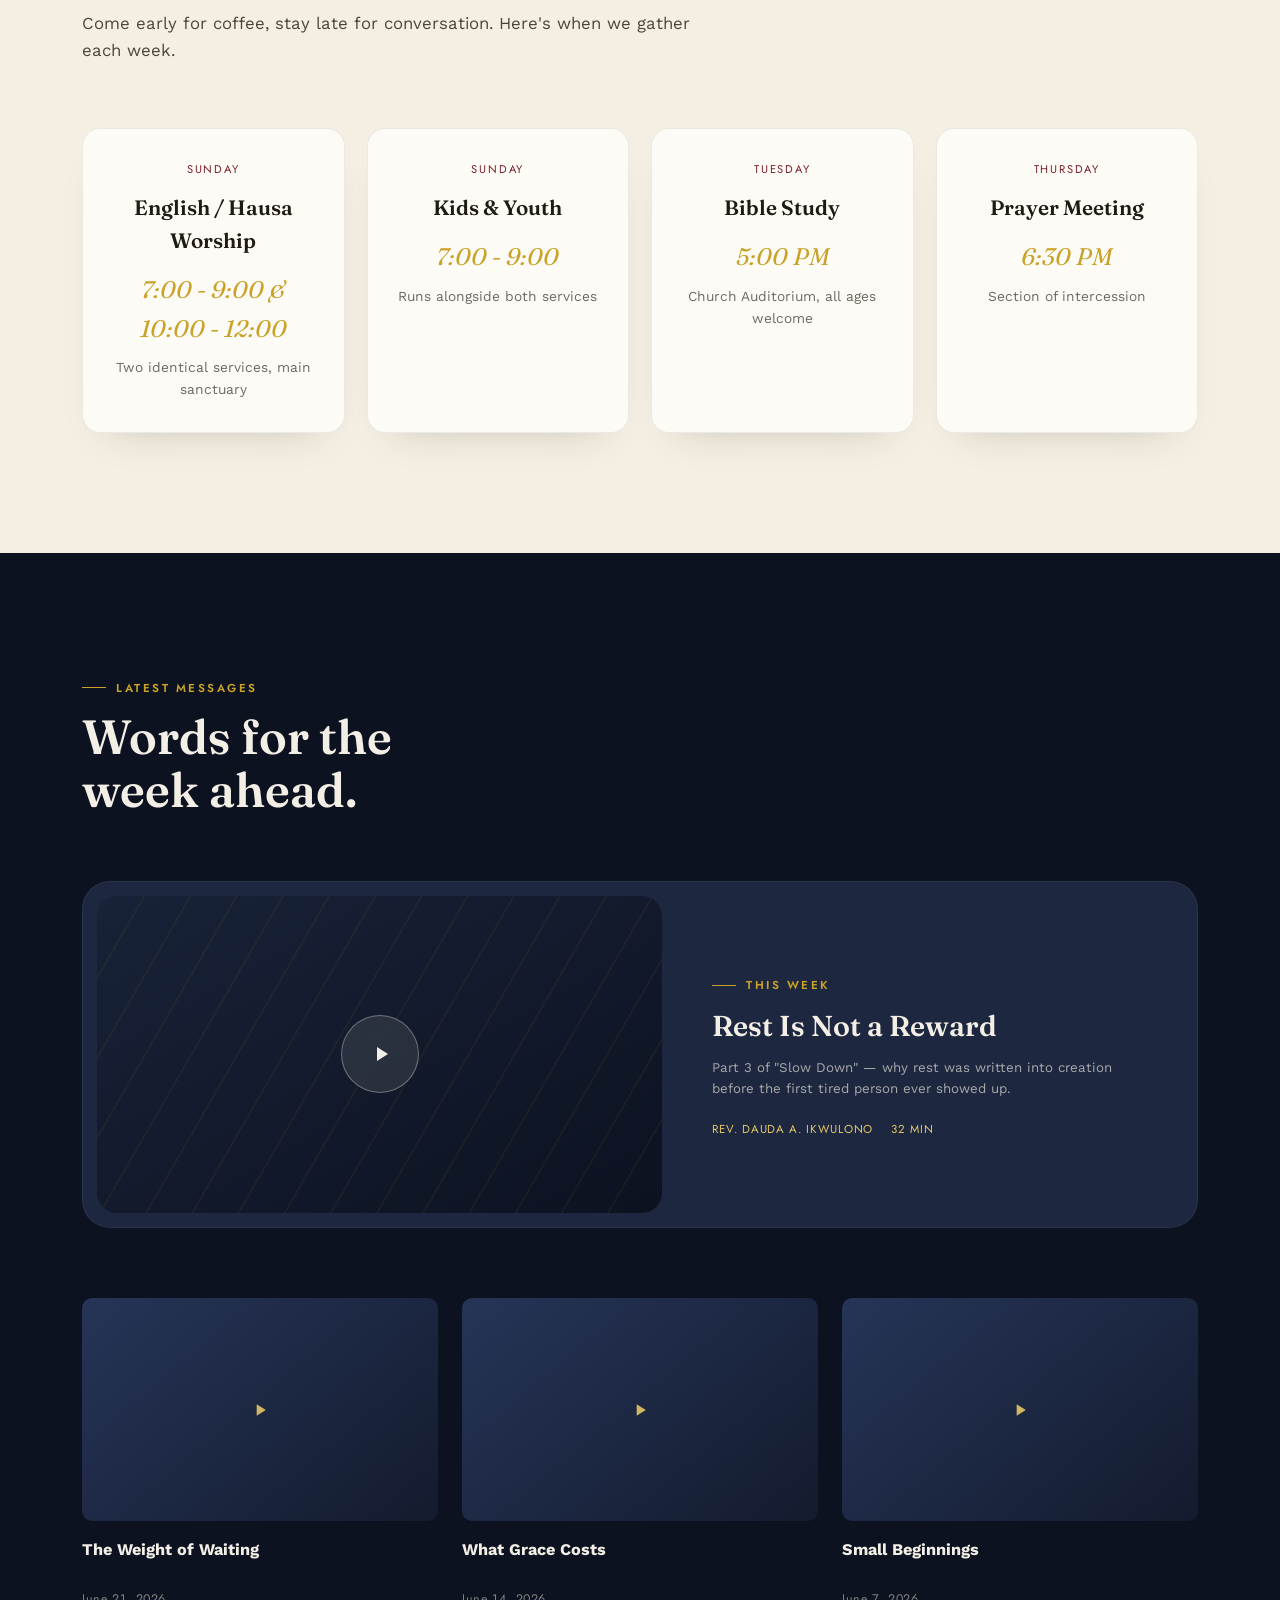
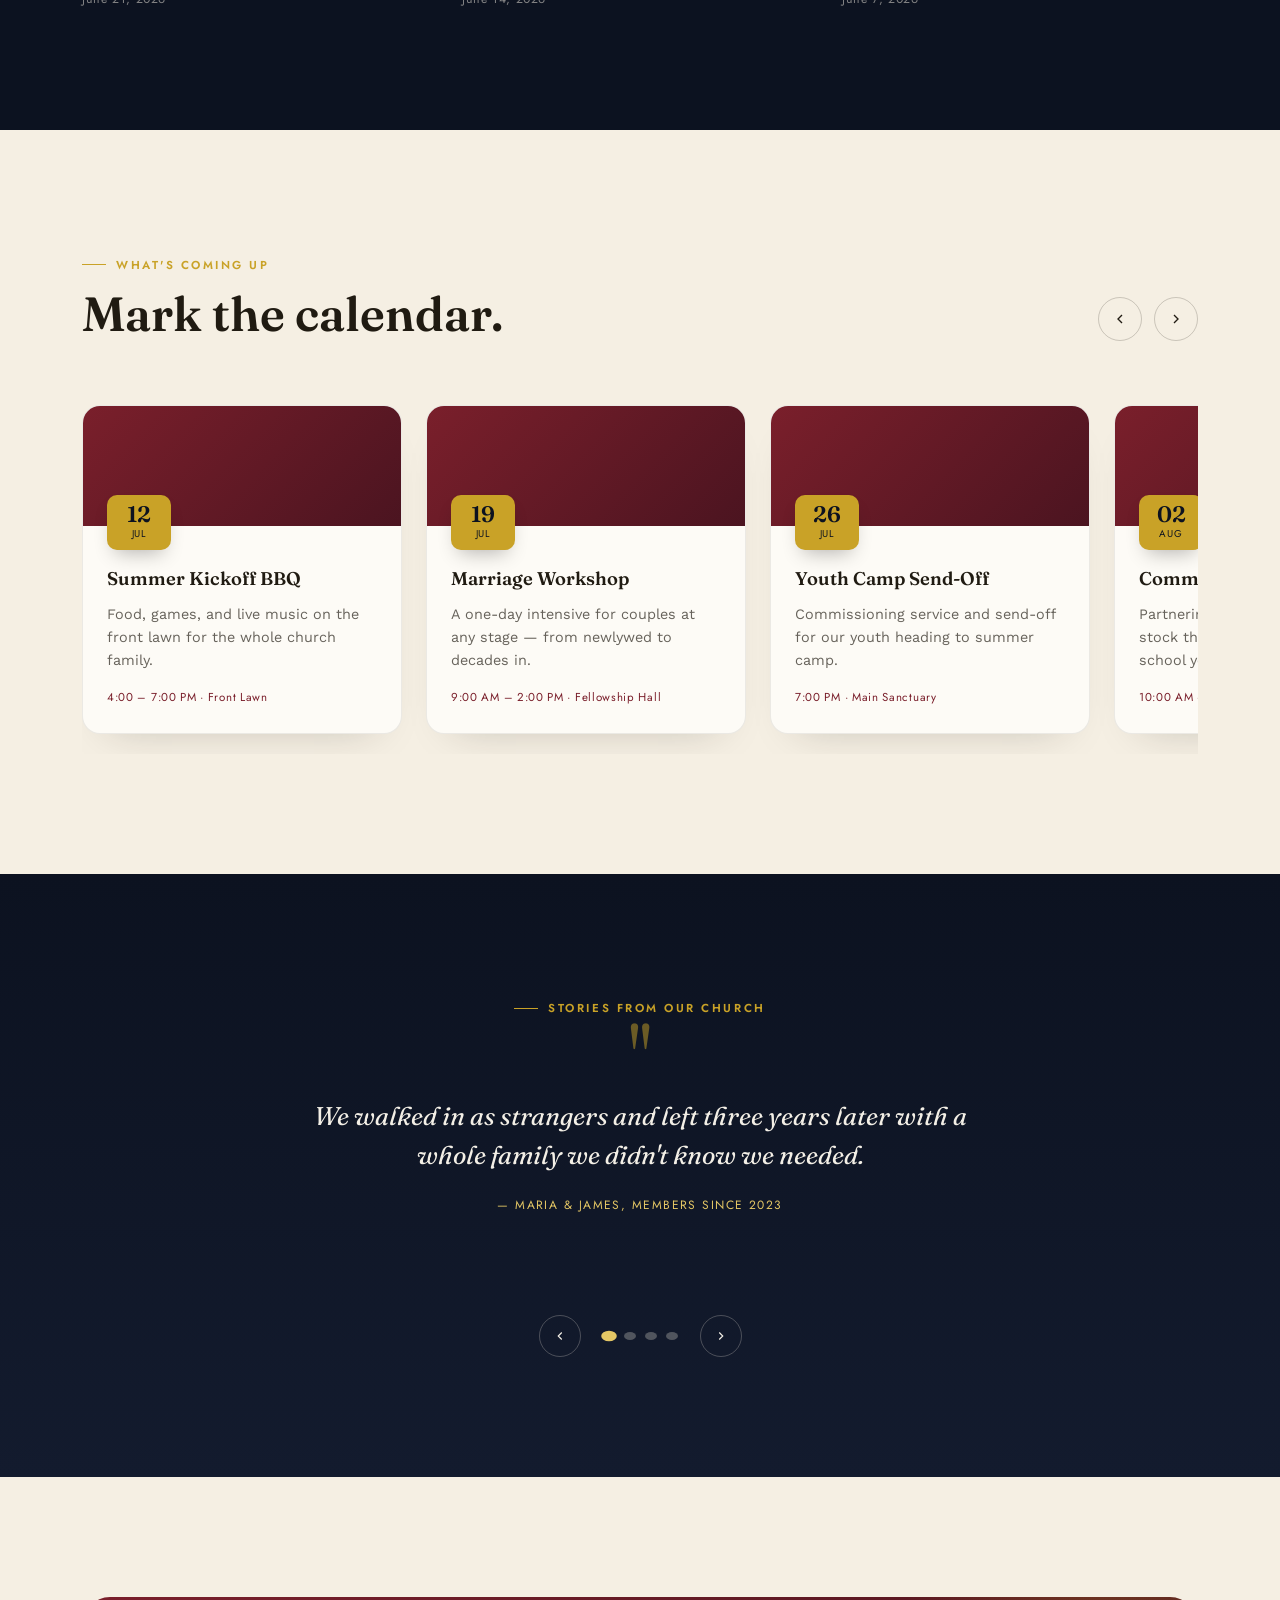
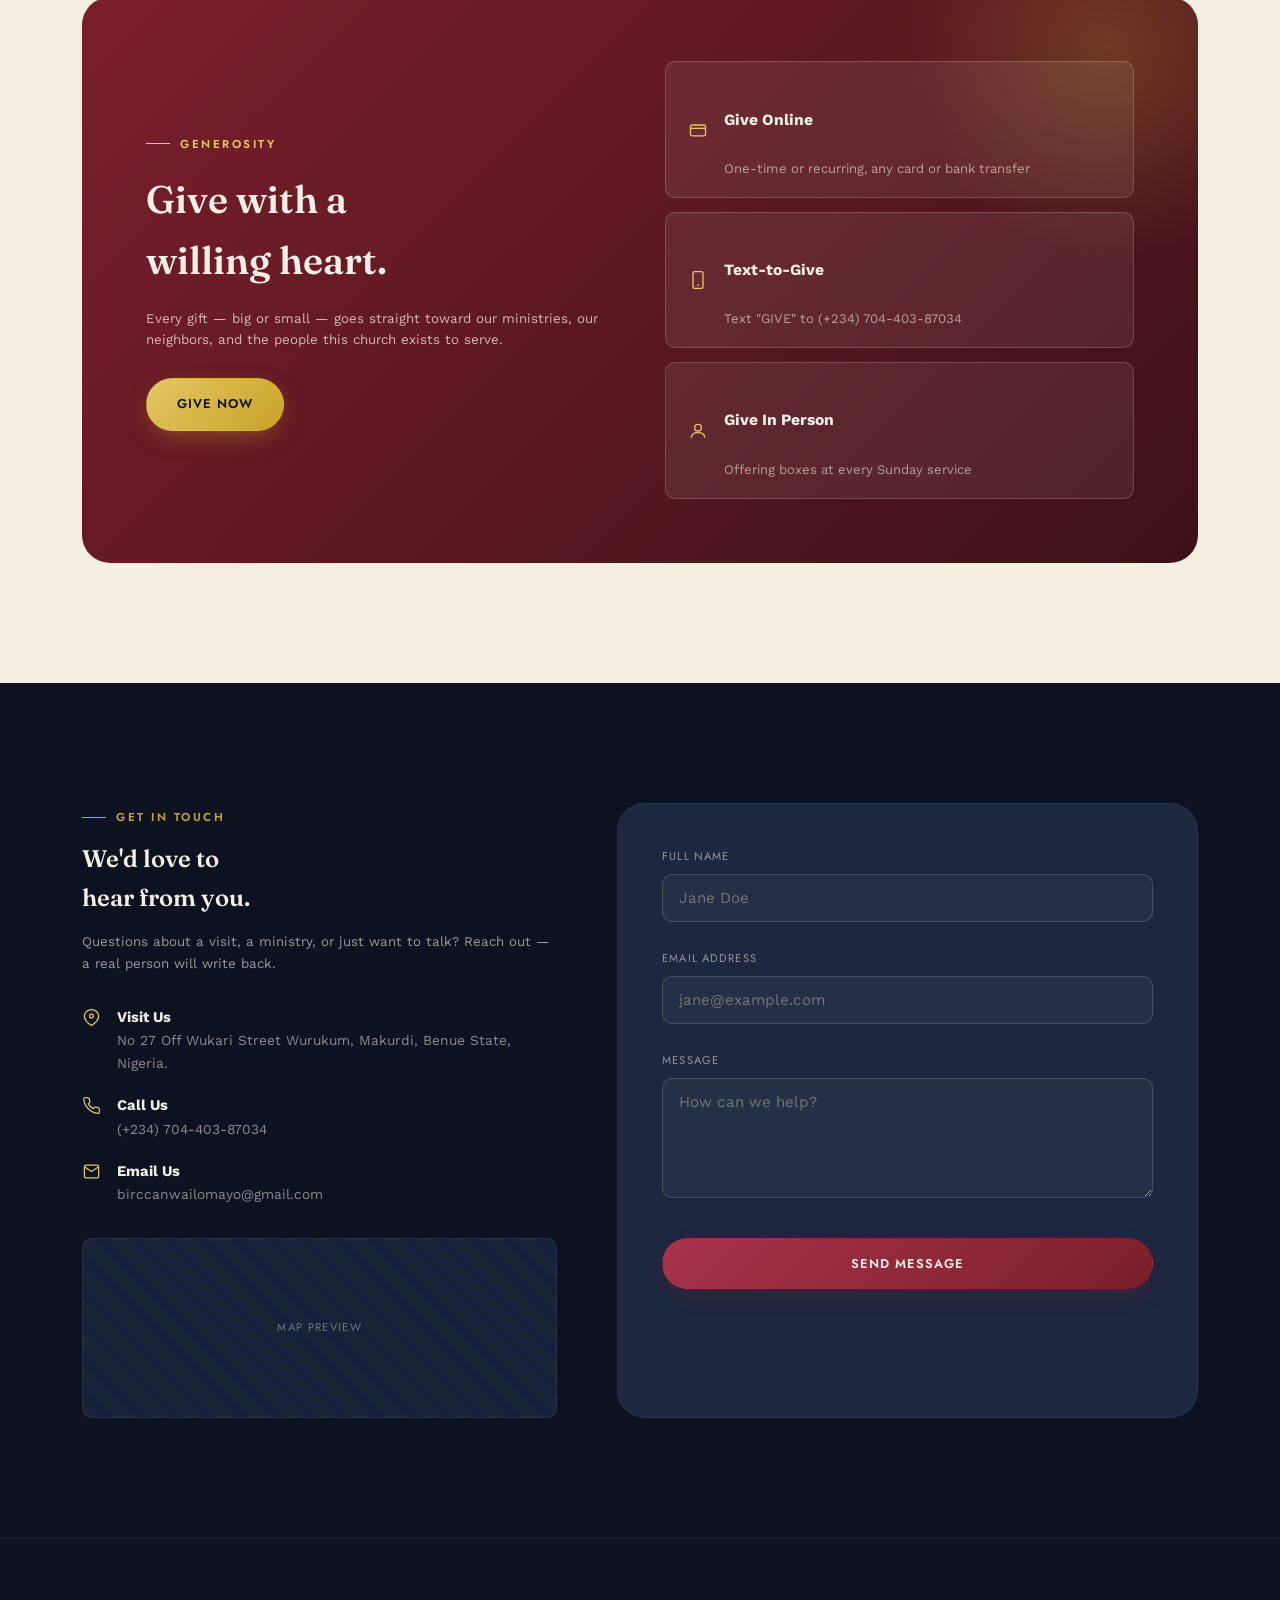
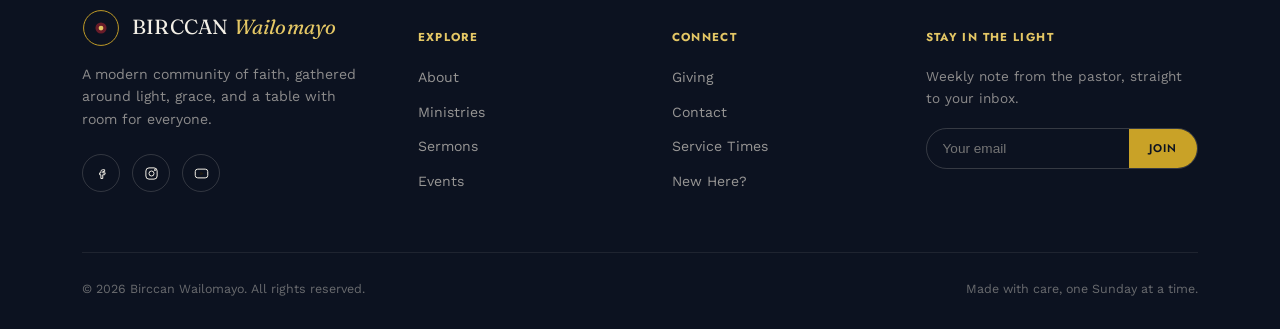
==== commit 4ad1cdbe: "Add files via upload" ====
--- a/index.html
+++ b/index.html
@@ -67,7 +67,7 @@
 <section class="about" id="about">
   <div class="container about-grid">
     <div class="about-art reveal">
-      <div class="glow"><img src="images\pastor.png" alt="Adah .A. Ikwulono" width="2200px" height="500px"></div>
+      <div class="glow"><img src="pastor.png" alt="Adah .A. Ikwulono" width="2200px" height="500px"></div>
       <p class="caption"><b>Rev. Adah .A. Ikwulono</b>
         <small>(Lcc Chairman)</p>
     
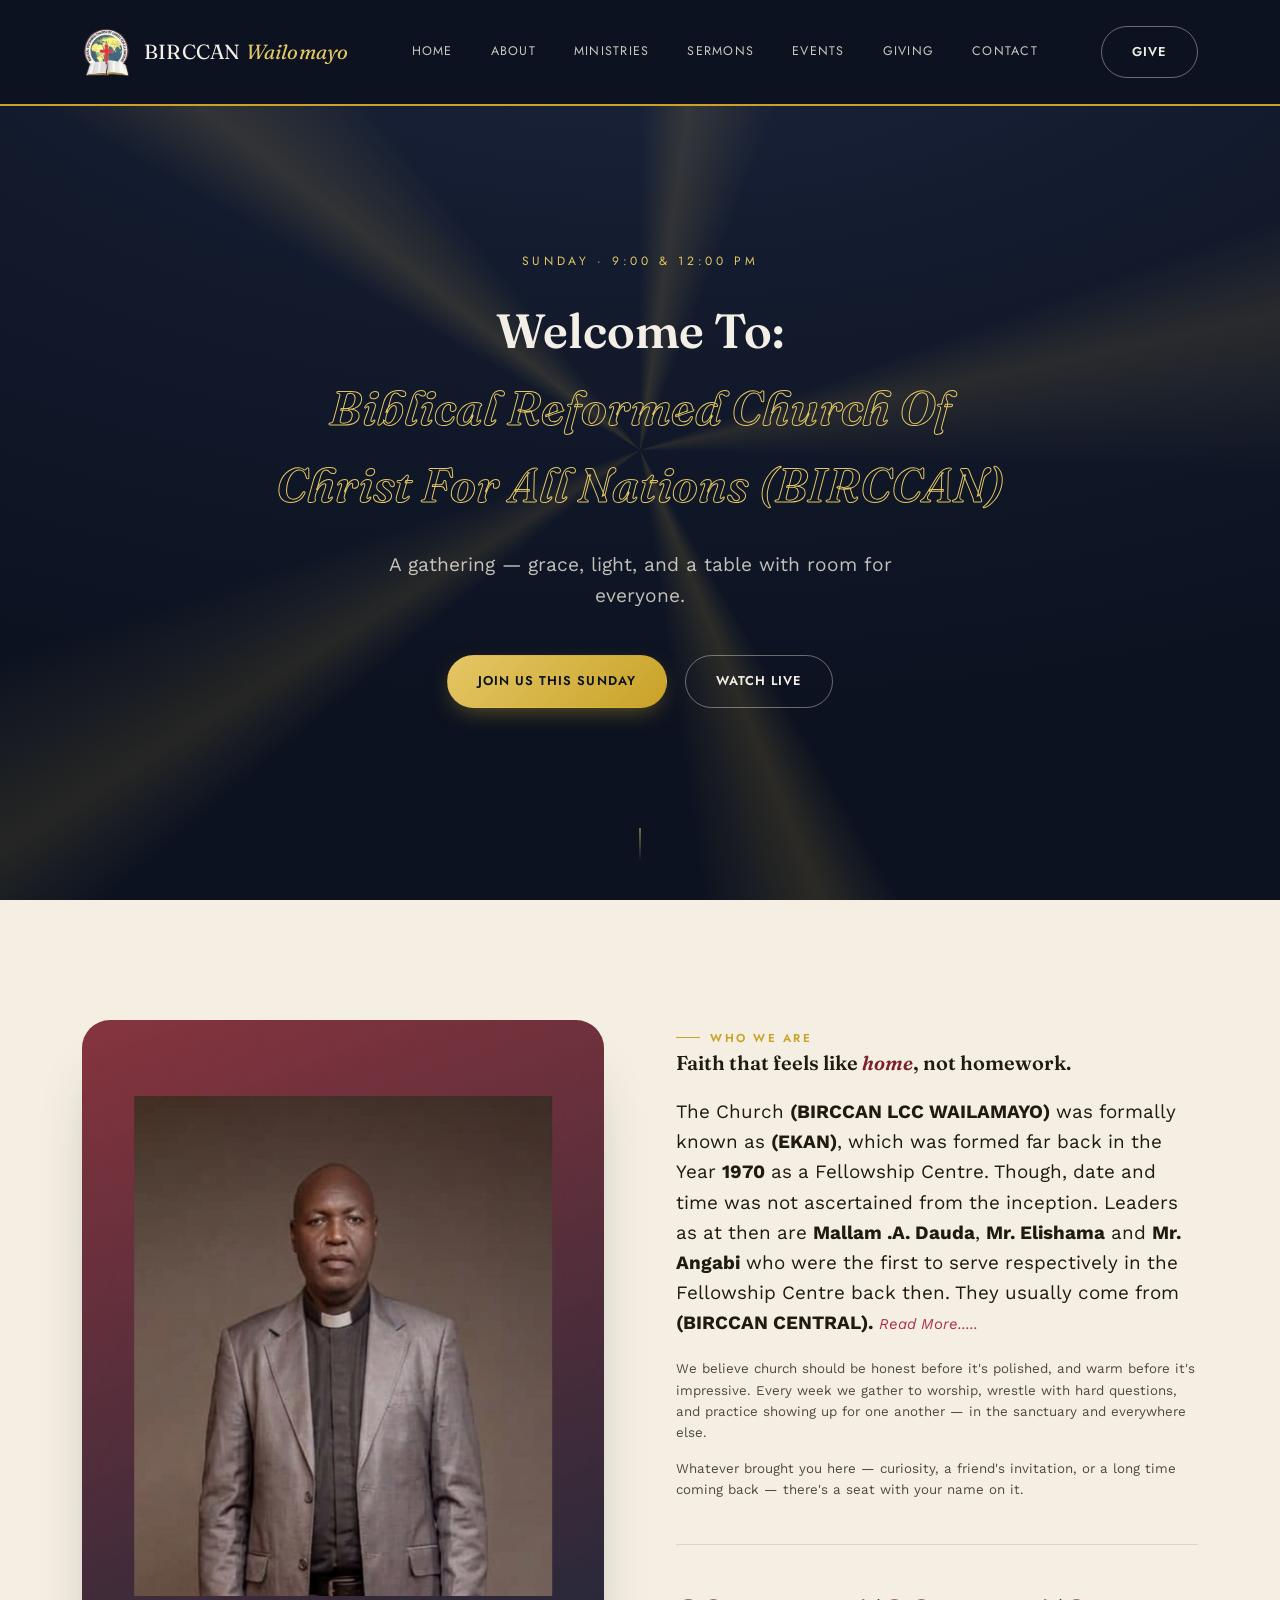
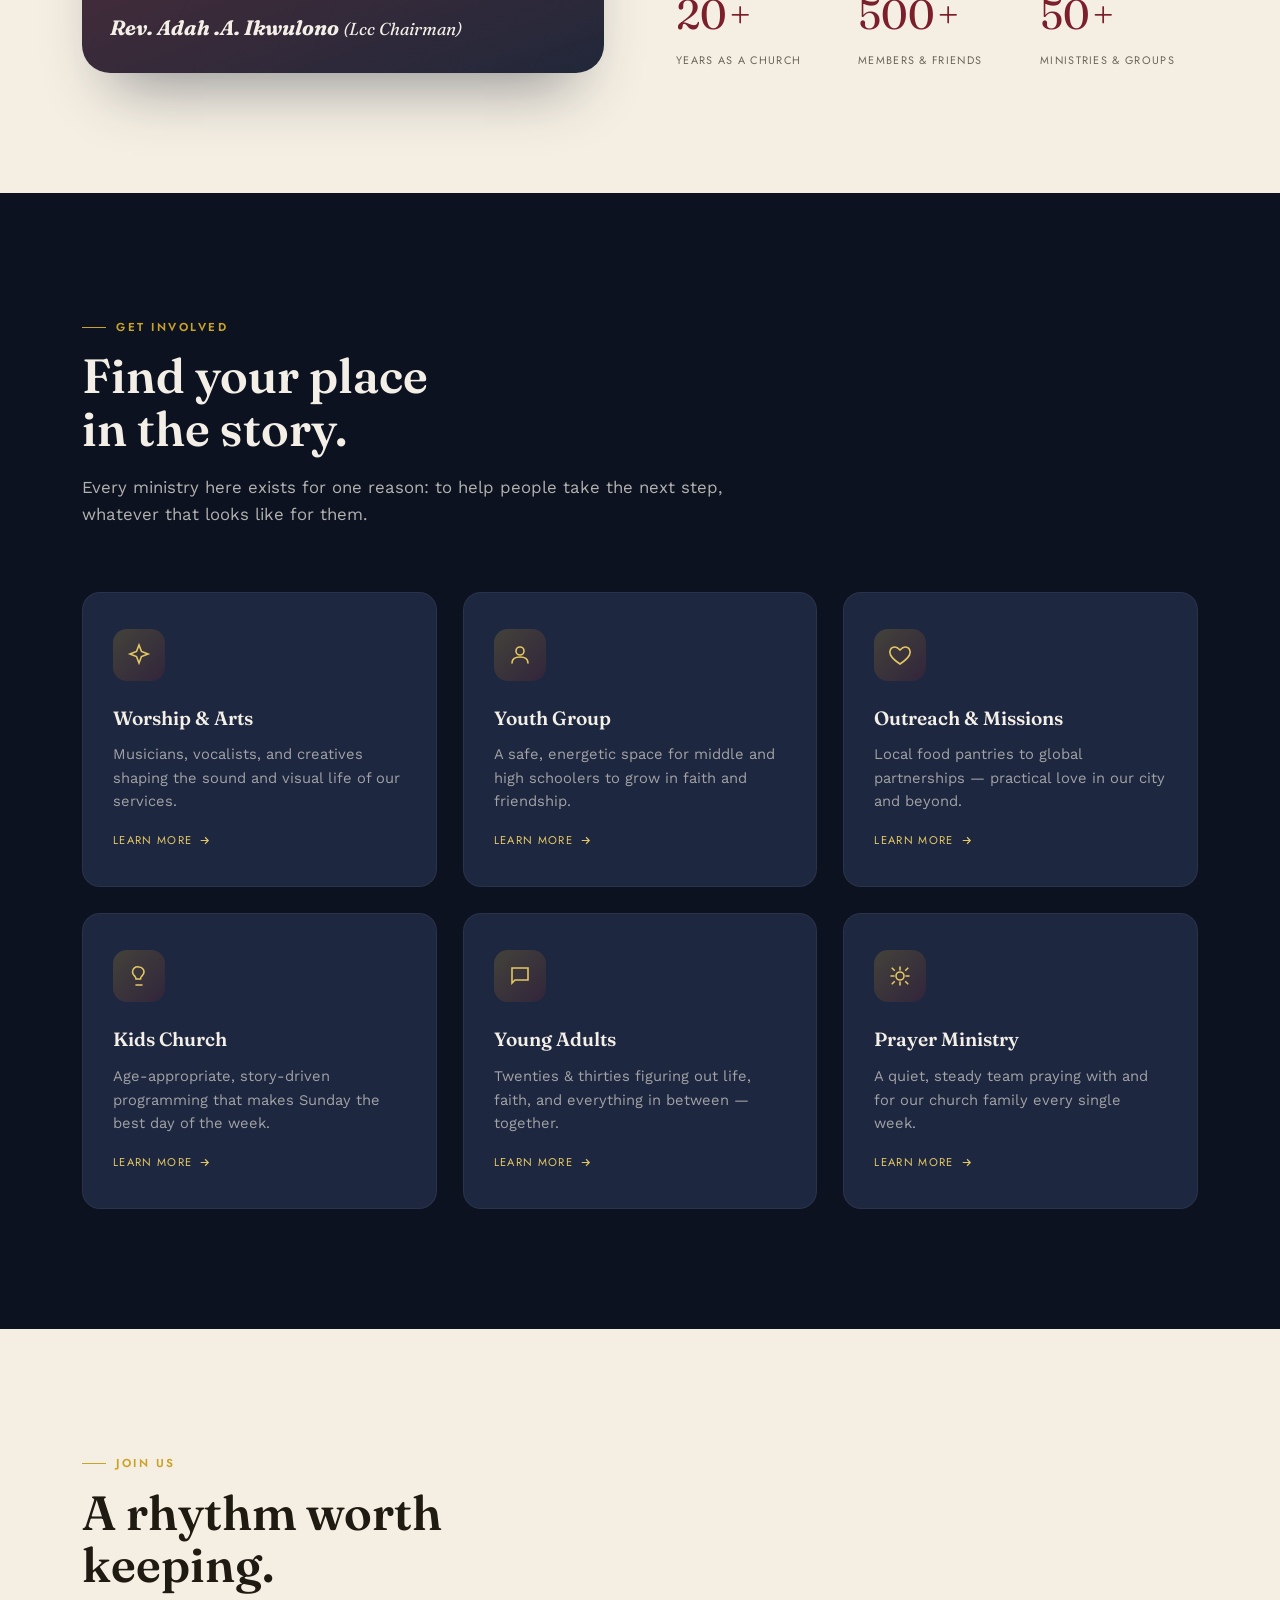
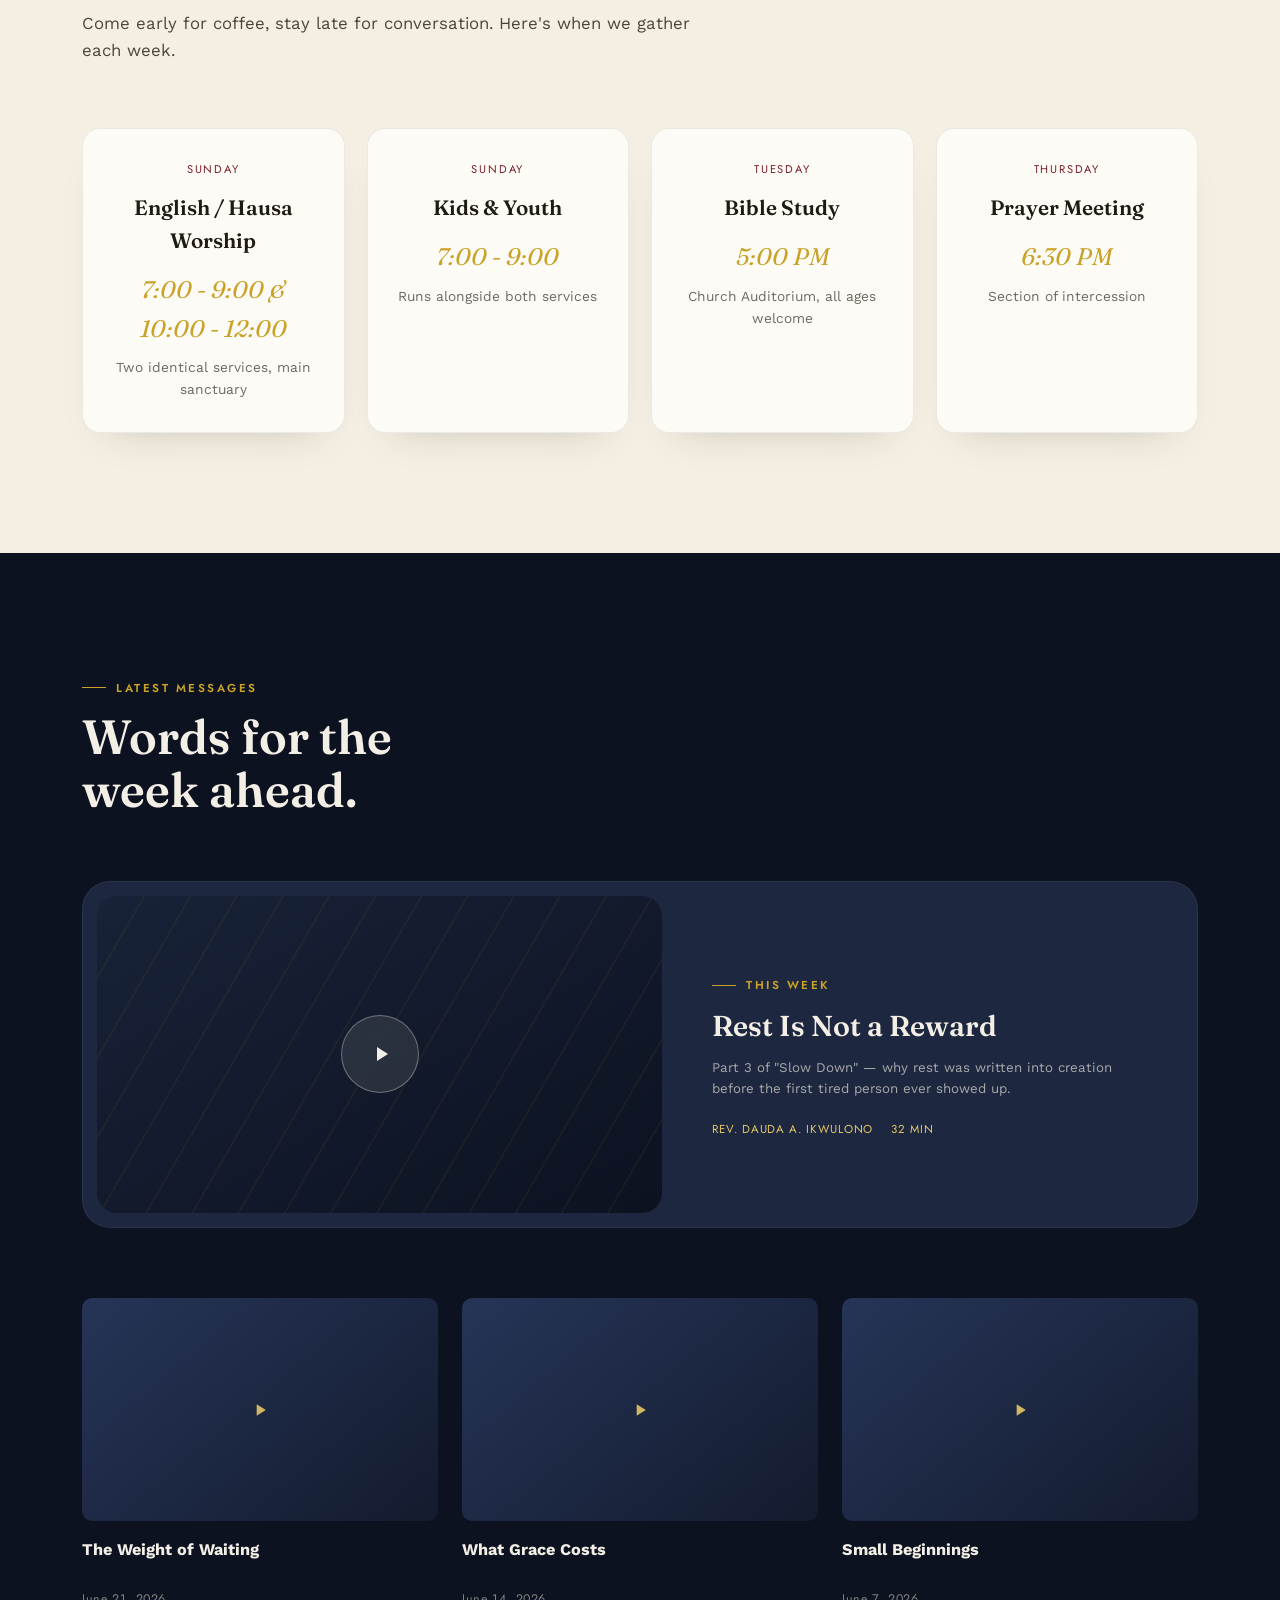
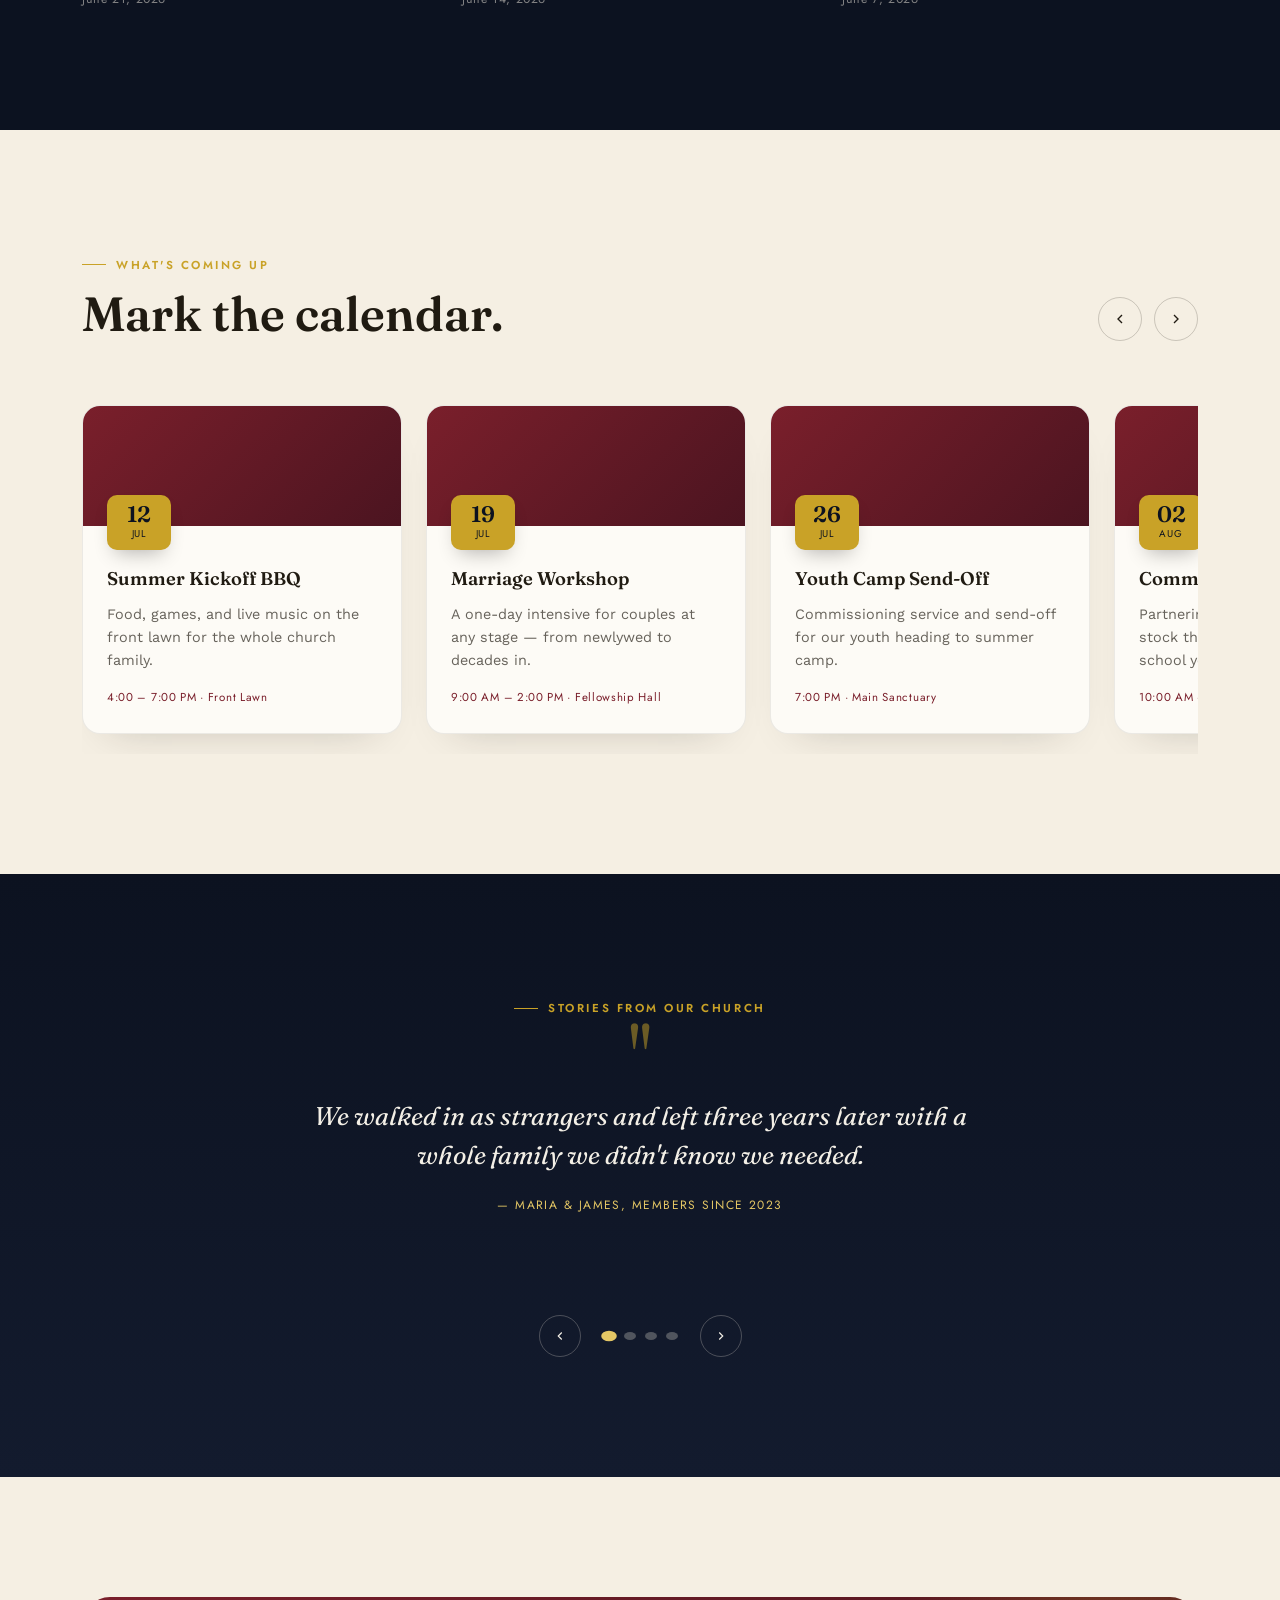
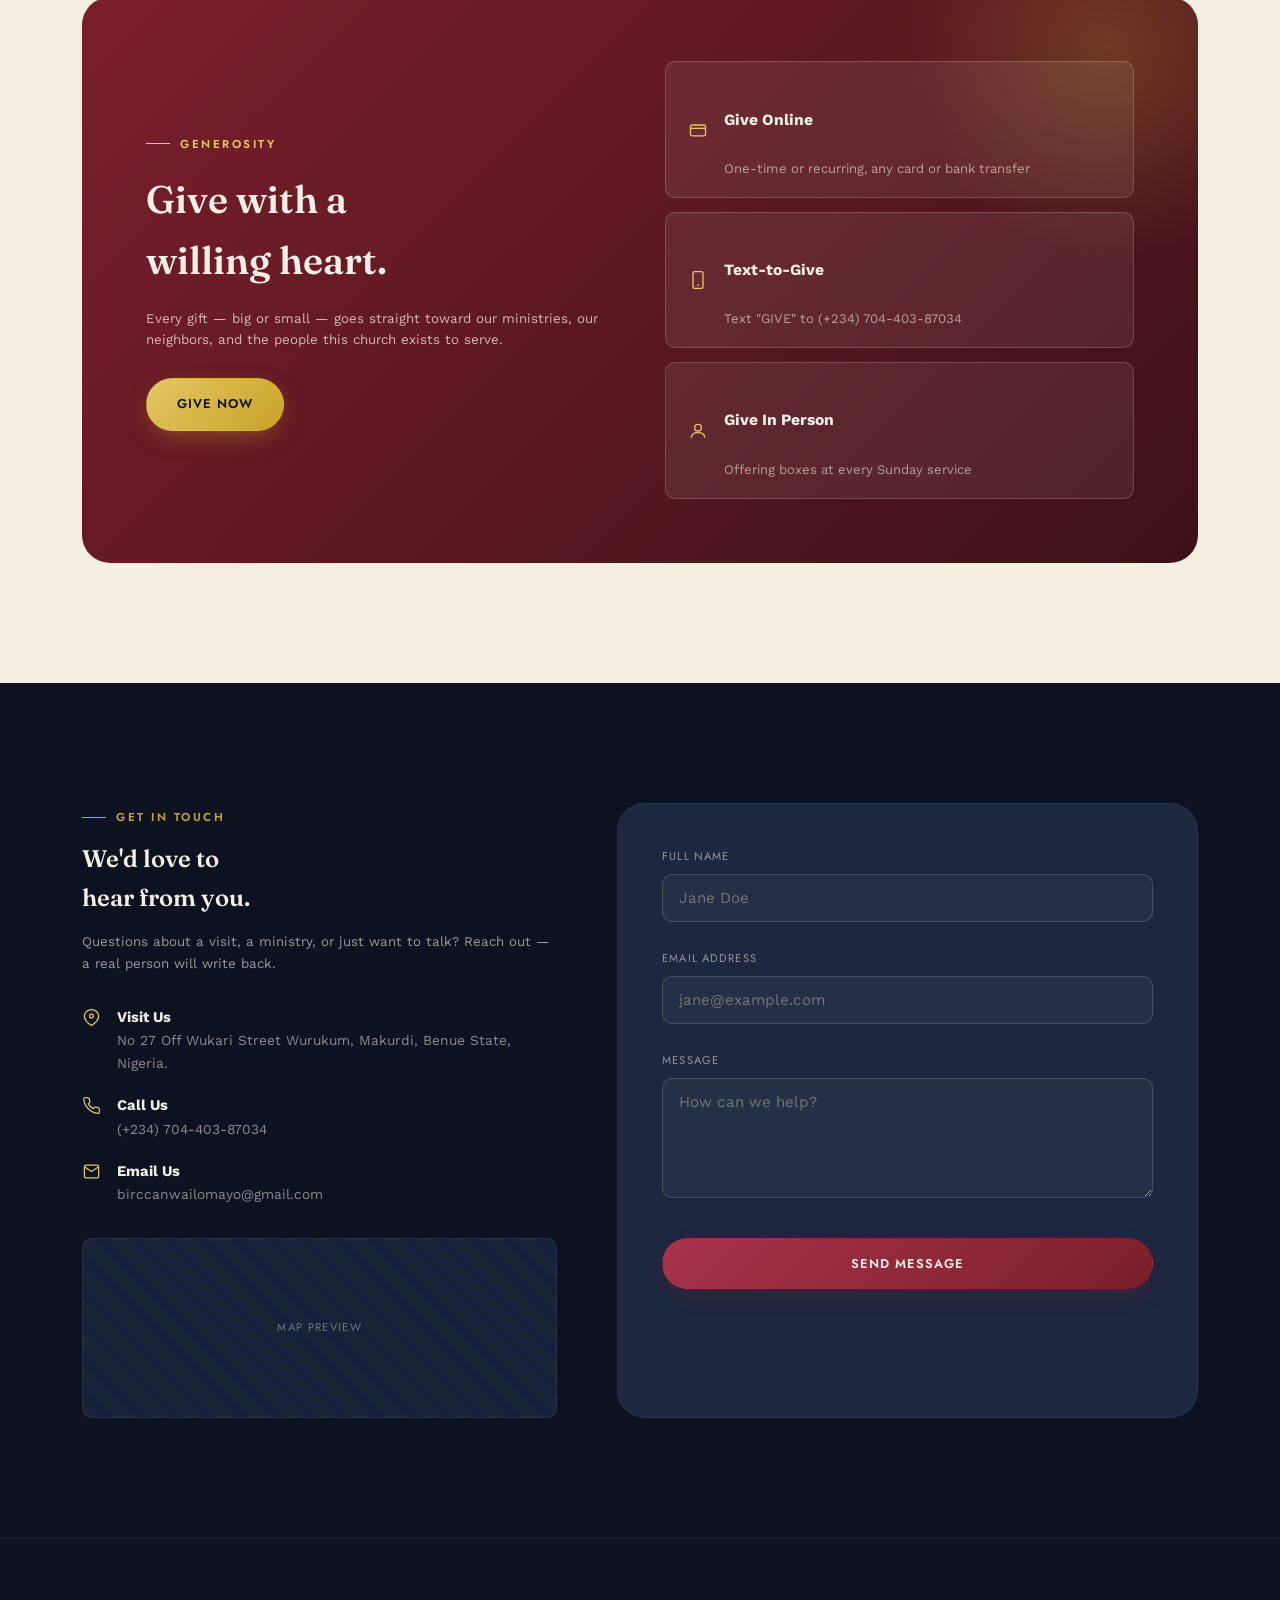
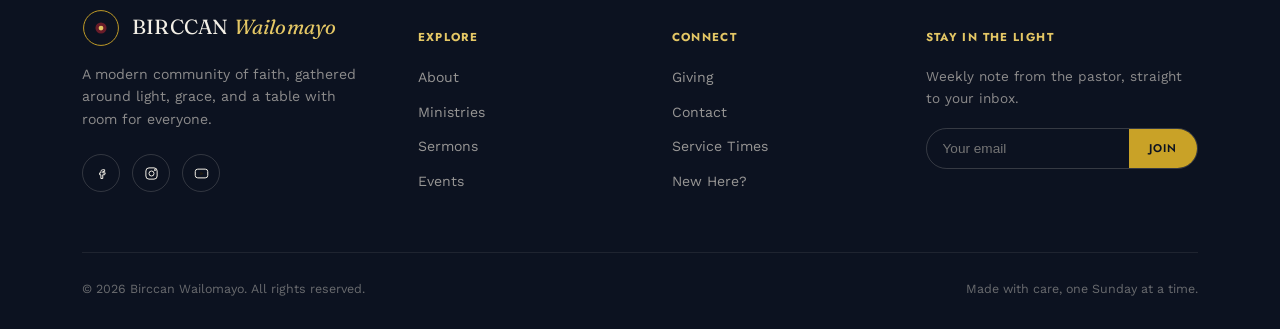
==== commit a67e2a6d: "Update index.html" ====
--- a/index.html
+++ b/index.html
@@ -10,7 +10,7 @@
 <link rel="preconnect" href="https://fonts.googleapis.com">
 <link href="https://fonts.googleapis.com/css2?family=Fraunces:ital,opsz,wght@0,9..144,300;0,9..144,500;0,9..144,600;1,9..144,500&family=Work+Sans:wght@300;400;500;600&family=Jost:wght@500;600&display=swap" rel="stylesheet">
 <link rel="stylesheet" href="style.css">
-<link rel="icon" href="images\IMG-20260106-WA0004.jpg">
+<link rel="icon" href="IMG-20260106-WA0004.jpg">
 
 </head>
 <body>
@@ -19,7 +19,7 @@
 <header class="navbar" id="navbar">
   <div class="container">
     <a href="#home" class="brand">
-      <img src="images\download__11_-removebg-preview.png" alt="" class="logo" width="50px">
+      <img src="download__11_-removebg-preview.png" alt="" class="logo" width="50px">
       <span class="brand-name">BIRCCAN <em>Wailomayo</em></span>
     </a>
 
@@ -462,4 +462,4 @@
 
 </script>
 </body>
-</html>+</html>
